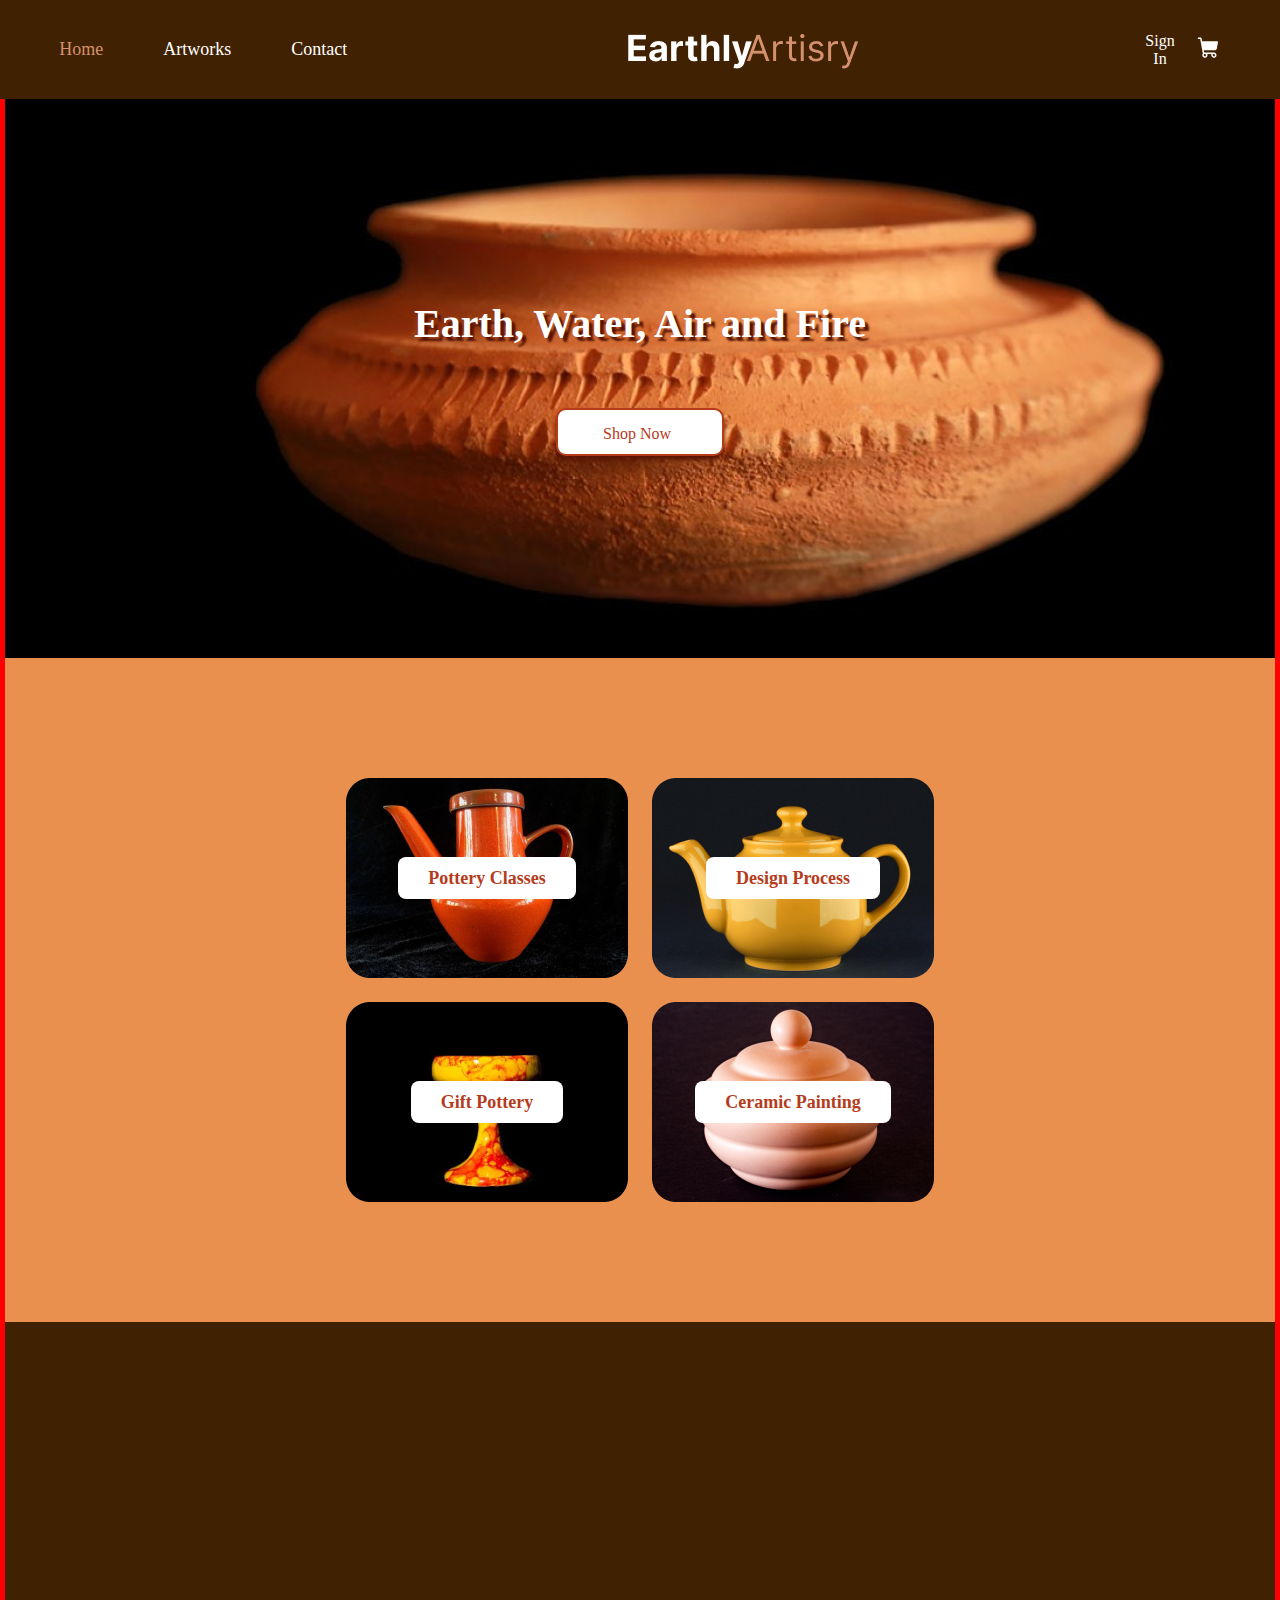
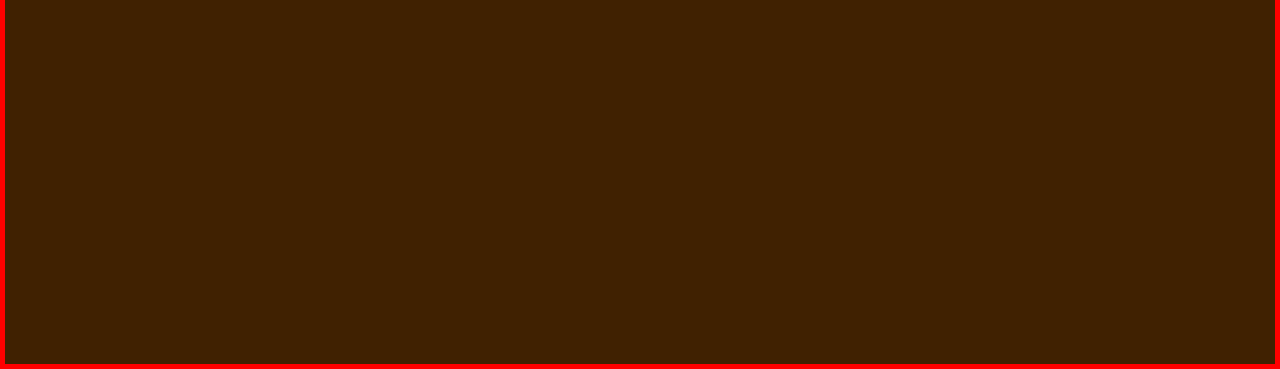
==== html/index.html @ 4768ae88 "later" ====
<!DOCTYPE html>
<html lang="en">
<head>
    <meta charset="UTF-8">
    <meta name="viewport" content="width=device-width, initial-scale=1.0">
    <title>Final assignment</title>
    <link rel="stylesheet" href="contact.html">
    <link rel="stylesheet" href="about.html">
    <link rel="stylesheet" href="../css/reset.css">
    <link rel="stylesheet" href="../css/style.css">
</head>
<body>
    <div class="container">
        <!-- header  -->
    <header>
        <nav class="header_nav">
            <ul>
                <li><a class="acteve" href="index.html">Home</a></li>
                <li><a class="no_acteve"  href="about.html">Artworks</a></li>
                <li><a class="no_acteve" href="contact.html">Contact</a></li>
            </ul>
        </nav>
            <a href="index.html">
                <img src="../image/logo.png" alt="">
            </a>
            <div class="header_div">
            <button class="header_button"> <a class="button_a" href="">Sign In</a></button>
            <a href="">
                <img  src="../image/ph_shopping-cart-fill.svg" alt="">
            </a>
        </div>
        

    </header>
    <!-- section 1 -->
    <section class="section1">
        <h3 class="section_h">Earth, Water, Air and Fire</h3>
        <a href="">
         <button class="section_button">Shop Now</button>
        </a>

    </section>
    <!-- section 2 -->
    <section class="section2">
        <div class="section2_main_div">
            <div class="section2_div">
            <img class="hover_img" src="../image/Rectangle 104.png" alt="">
            <button class="section2_button">Pottery Classes</button>
            </div>
            <div class="section2_div">
            <img class="hover_img" src="../image/Rectangle 105.png" alt="">
            <button class="section2_button">Design Process</button>
            </div>
        </div>
        <div class="section_div1">
            <div class="section2_div">
                <img class="hover_img" src="../image/Rectangle 105 (1).png" alt="">
                <button class="section2_button">Gift Pottery</button>
                </div>
                <div class="section2_div">
                    <img class="hover_img" src="../image/Rectangle 104 (1).png" alt="">
                    <button class="section2_button">Ceramic Painting</button>
                    </div>
        </div>
    </section>
    <!-- section 3 -->
    <section class="section3">

    </section>
</div>
</body>
</html>
---- css/style.css ----
.container{
    max-width: 1440px;
    width: 100%;
    margin: auto;
    border: 5px solid red;
}
/* header  */
header{
    display: flex;
width: 100%;
background: #402101;
backdrop-filter: blur(4px);
justify-content: center;
align-items: center;
padding: 26px 120px;
gap: 279px;
position: fixed;
left: 50%;
transform: translateX(-50%);
top: 0;
max-width: inherit;
width: inherit;
z-index: 5;
}

.header_nav{
    display: flex;
}
ul{
    display: flex;
    column-gap: 60px;
}
.acteve{
    color: #D5906E;
font-family: Inter;
font-size: 18px;
font-style: normal;
font-weight: 400;
line-height: normal;
}
.no_acteve{
    color: #FFF;
font-family: Inter;
font-size: 18px;
font-style: normal;
font-weight: 400;
line-height: normal;
}
.header_div{
    display: flex;
    align-items: center;
    column-gap: 16px;
}
.header_button{
    border: none;
    background: #402101;
backdrop-filter: blur(4px);
}
.button_a{
    color: #FFF;
font-family: Inter;
font-size: 16px;
font-style: normal;
font-weight: 400;
line-height: normal;
}
/* section 1 */
.section1{
    margin-top: 93px;
    background-image: url(../image/cover1.png);
    width: 100%;
    height: 560px;
    display: flex;
    align-items: center;
    justify-content: center;
    flex-direction: column;
    row-gap: 60px;
}
.section_h{
    color: #FFF;
text-shadow: 4px 4px 2px #581504;
font-family: Inter;
font-size: 40px;
font-style: normal;
font-weight: 700;
line-height: 48px; /* 120% */
}
.section_button{
    display: flex;
width: 168px;
height: 48px;
padding: 12px 45px;
border-radius: 10px;
border: 2px solid #B53B1B;
background: #FFF;
box-shadow: 0px 4px 4px 0px #581504;
color: #B53B1B;
font-family: Inter;
font-size: 16px;
font-style: normal;
font-weight: 400;
line-height: 24px; /* 150% */
}
/* section 2 */
.section2{
    display: flex;
width: 100%;
height: 664px;
padding: 120px 426px;
justify-content: center;
align-items: center;
flex-shrink: 0;
background: #EA904F;
flex-direction: column;
gap: 24px;
}
.section2_main_div{
    display: flex;
    gap: 24px;
}
.section2_div{
    display: flex;
    position: relative;
    justify-content: center;
    align-items: center;
    column-gap: 24px;
}
.section2_button{
    position: absolute;
    display: inline-flex;
    padding: 8px 30px;
    justify-content: center;
    /* align-items: center; */
    border: none;
    border-radius: 8px;
    background: #FFF;
    color: #B53B1B;
    font-family: Inter;
    font-size: 18px;
    font-style: normal;
    font-weight: 700;
    line-height: 26px; 
}
.section_div1{
    display: flex;
    gap: 24px;
}
/* section 3 */
.section3{
    width: 100%;
    height: 642px;
    flex-shrink: 0;
    background: #402101;
}
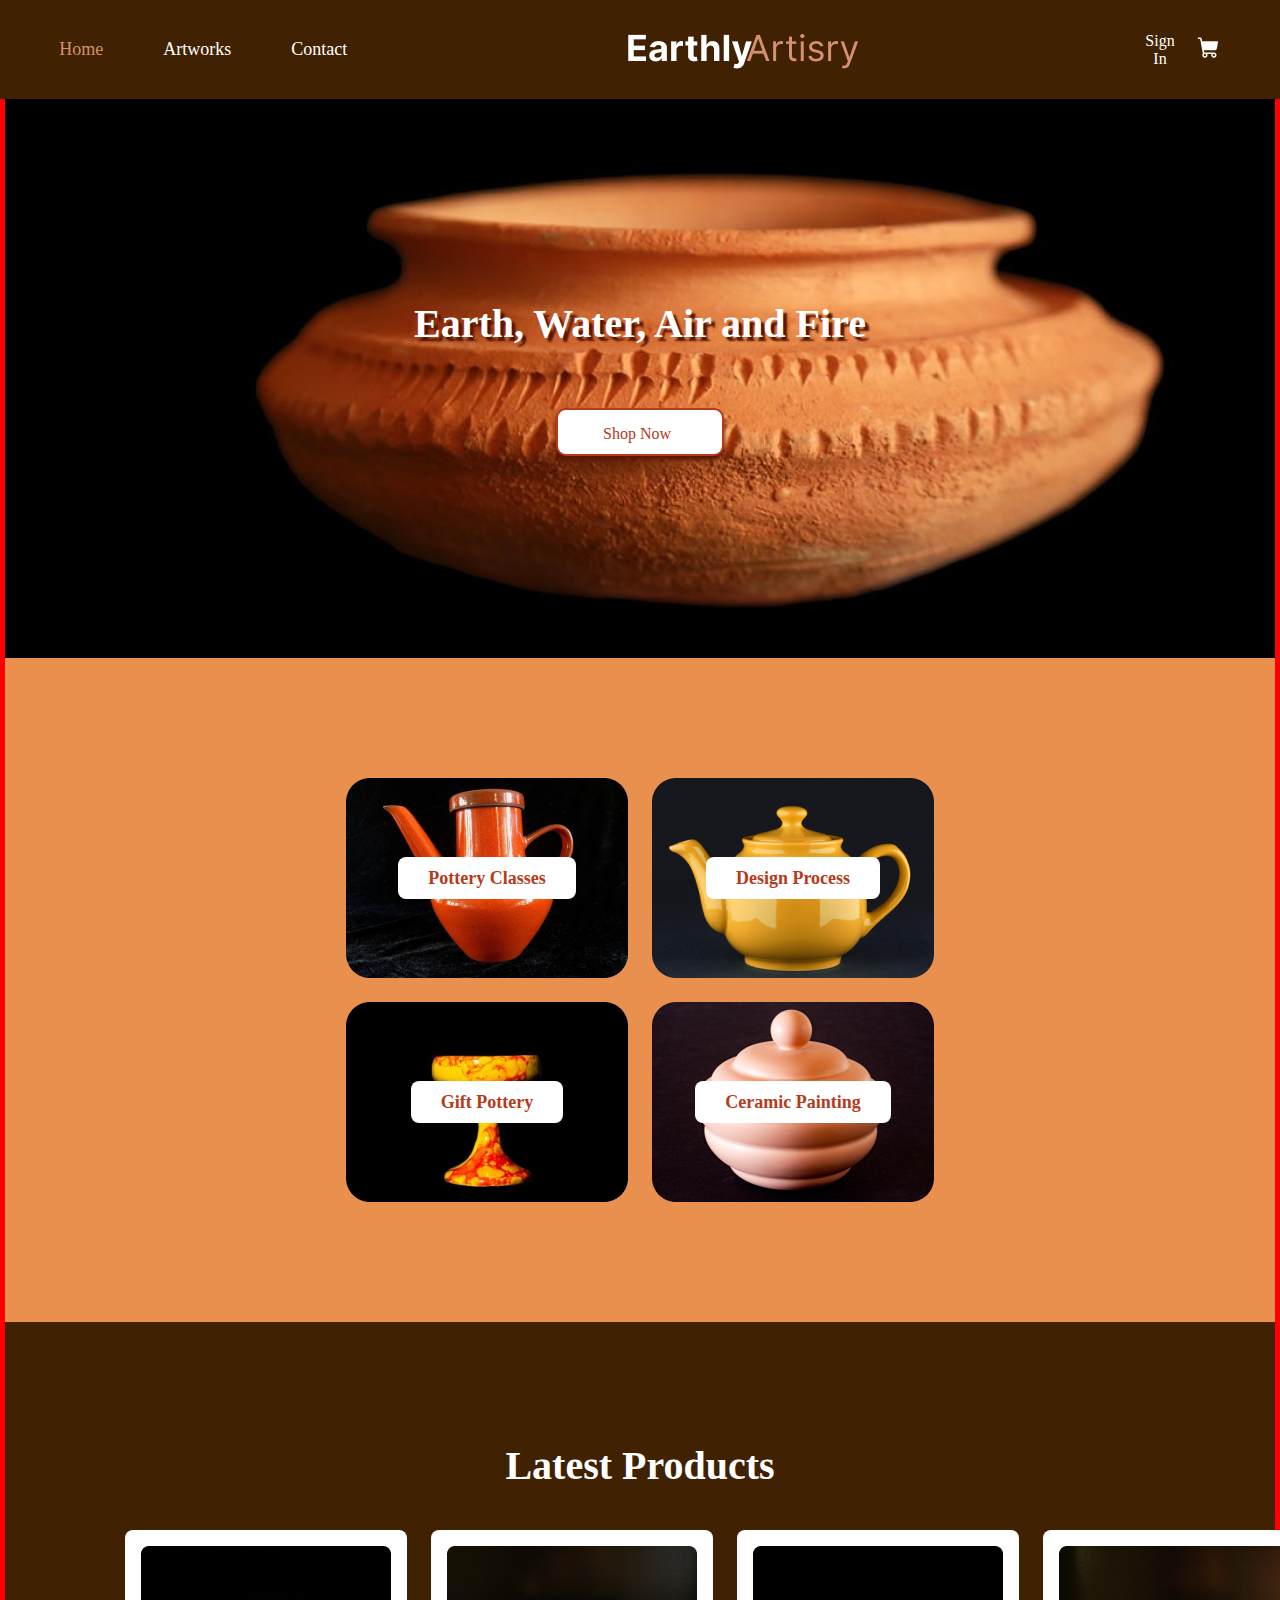
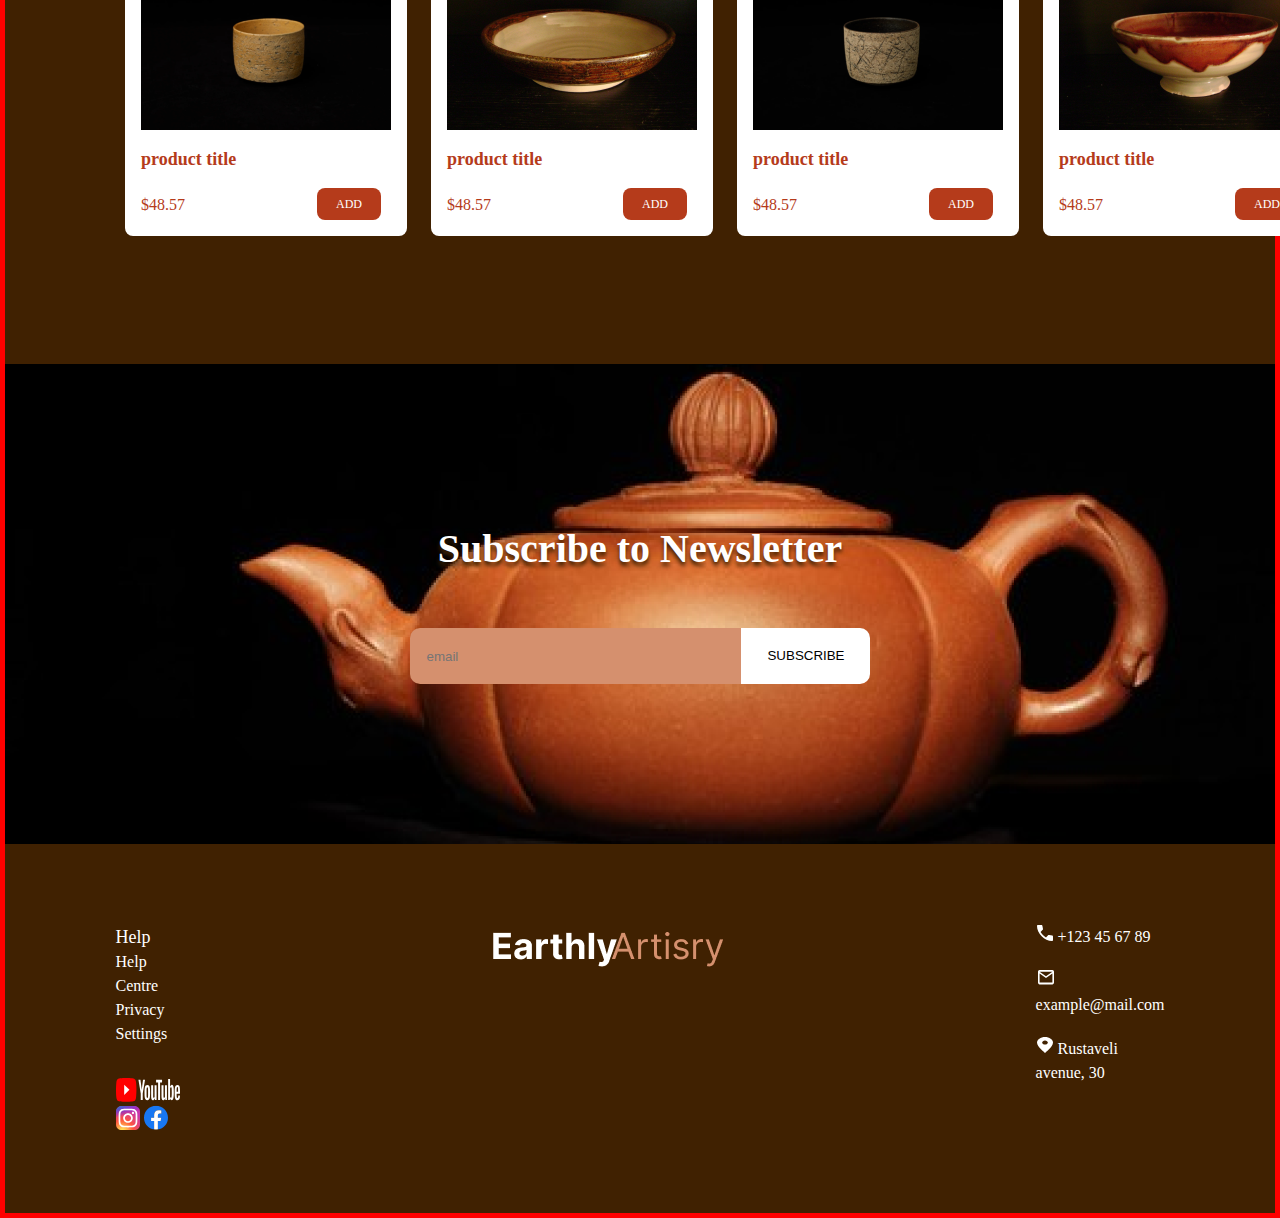
==== commit fac507fa: "later" ====
--- a/html/index.html
+++ b/html/index.html
@@ -14,7 +14,7 @@
         <!-- header  -->
     <header>
         <nav class="header_nav">
-            <ul>
+            <ul class="header_ul">
                 <li><a class="acteve" href="index.html">Home</a></li>
                 <li><a class="no_acteve"  href="about.html">Artworks</a></li>
                 <li><a class="no_acteve" href="contact.html">Contact</a></li>
@@ -65,8 +65,75 @@
     </section>
     <!-- section 3 -->
     <section class="section3">
+        <h2 class="section3_main_h">Latest Products</h2>
+        <div class="section3_main_div">
+        <div class="section3_div">
+            <img src="../image/Rectangle 94.png" alt="">
+            <h5 class="section3_h">product title</h5>
+            <figure class="section3_figure">
+            <p class="section3_p">$48.57</p>
+            <button class="section3_button">ADD</button>
+        </figure>
+        </div>
+        <div class="section3_div">
+            <img src="../image/Rectangle 95.png" alt="">
+            <h5 class="section3_h">product title</h5>
+            <figure class="section3_figure">
+            <p class="section3_p">$48.57</p>
+            <button class="section3_button">ADD</button>
+        </figure>
+        </div>
+        <div class="section3_div">
+            <img src="../image/Rectangle 96.png" alt="">
+            <h5 class="section3_h">product title</h5>
+            <figure class="section3_figure">
+            <p class="section3_p">$48.57</p>
+            <button class="section3_button">ADD</button>
+        </figure>
+        </div>
+        <div class="section3_div">
+            <img src="../image/Rectangle 96 (1).png" alt="">
+            <h5 class="section3_h">product title</h5>
+            <figure class="section3_figure">
+            <p class="section3_p">$48.57</p>
+            <button class="section3_button">ADD</button>
+        </figure>
+        </div>
+    </div>
+    </section>
+    <!-- section 4 -->
+    <section class="section4">
+        <h4 class="section4_h">Subscribe to Newsletter</h4>
+        <form action="" class="section4_form">
+            <input class="section4_input" type="email" id="EMAIL" name="EMAILADRES" placeholder="email">
+            <button class="section4_button">SUBSCRIBE</button>
+
+        </form>
 
     </section>
+    <!-- footer  -->
+    <footer>
+        <div>
+        <h3 class="footer_h">Help</h3>
+        <ul >
+            <li><a href="" class="footer_li_a">Help Centre</a></li>
+            <li><a href="" class="footer_li_a">Privacy Settings</a></li>
+        </ul>
+        <div class="logo_div">
+        <a href="https://www.youtube.com/" target="_blank"><img src="../image/logos_youtube.svg" alt=""></a>
+        <a href="https://www.instagram.com/" target="_blank"><img src="../image/skill-icons_instagram.svg" alt=""></a>
+       <a href="https://www.facebook.com/" target="_blank"> <img src="../image/logos_facebook.svg" alt=""></a>
+    </div>
+</div>
+    <img src="../image/logo.png" alt="">
+    <div class="footer_button_div">
+        <ul class="location_ul">
+            <li class="footer_ul_li"><a href=""><img src="../image/Frame 130.svg" alt=""></a>   +123 45 67  89</li>
+            <li class="footer_ul_li "><a href=""><img src="../image/Frame 129.svg" alt=""></a>    example@mail.com</li>
+            <li class="footer_ul_li"><a href=""><img src="../image/Frame 128.svg" alt=""></a>    Rustaveli avenue, 30</li>
+        </ul>
+    </div>
+    </footer>
 </div>
 </body>
 </html>--- a/css/style.css
+++ b/css/style.css
@@ -26,7 +26,7 @@
 .header_nav{
     display: flex;
 }
-ul{
+.header_ul{
     display: flex;
     column-gap: 60px;
 }
@@ -151,4 +151,159 @@
     height: 642px;
     flex-shrink: 0;
     background: #402101;
-}
+    padding: 120px;
+    
+}
+.section3_main_div{
+    display: flex;
+    column-gap: 24px;
+    margin-top: 40px;
+}
+.section3_main_h{
+    color: #FFF;
+font-family: Inter;
+font-size: 40px;
+font-style: normal;
+font-weight: 700;
+line-height: 48px;
+display: flex; 
+justify-content: center;
+}
+.section3_div{
+    display: flex;
+width: 282px;
+padding: 16px;
+flex-direction: column;
+justify-content: center;
+align-items: flex-start;
+gap: 16px;
+border-radius: 8px;
+background: #FFF;
+}
+.section3_h{
+    color: #B53B1B;
+font-family: Inter;
+font-size: 18px;
+font-style: normal;
+font-weight: 700;
+line-height: 26px;
+}
+.section3_figure{
+    display: flex;
+    justify-content: center;
+    align-items: center;
+    column-gap: 132px;
+}
+.section3_p{
+    color: #B53B1B;
+font-family: Inter;
+font-size: 16px;
+font-style: normal;
+font-weight: 400;
+line-height: 19px;
+display: inline-flex; 
+}
+.section3_button{
+    display: inline-flex;
+padding: 6px 19px;
+border-radius: 8px;
+background: #B53B1B;
+border: none;
+color: #FFF;
+font-family: Inter;
+font-size: 12px;
+font-style: normal;
+font-weight: 400;
+line-height: 20px; 
+}
+/* section 4 */
+.section4{
+    background-image:url(../image/Rectangle\ 98.png) ;
+    width: 100%;
+    height: 480px;display: flex;
+    align-items: center;
+    justify-content: center;
+    flex-direction: column;
+    row-gap: 56px;
+}
+.section4_h{
+    color: #FFF;
+text-shadow: 0px 4px 4px #402101;
+font-family: Inter;
+font-size: 40px;
+font-style: normal;
+font-weight: 700;
+line-height: normal;
+}
+.section4_form{
+    display: flex;
+    align-items: center;
+}
+.section4_input{
+    display: flex;
+width: 331px;
+height: 56px;
+padding: 19px 208px 18px 16px;
+align-items: center;
+    border-radius: 10px 0px 0px 10px;
+    background: #D5906E;
+    border: none;
+}
+.section4_button{
+    display: flex;
+    height: 56px;
+    padding: 17px 25px 17px 26px;
+    justify-content: center;
+    align-items: center;
+    border-radius: 0px 10px 10px 0px;
+    background: #FFF;
+    border: none;
+}
+/* footer  */
+footer{
+    display: inline-flex;
+    width: 100%;
+padding: 80px 120px;
+justify-content: center;
+align-items: flex-start;
+gap: 311px;
+background: #402101;
+}
+.footer_h{
+    color: #FFF;
+font-family: Inter;
+font-size: 18px;
+font-style: normal;
+font-weight: 400;
+line-height: 26px;
+}
+.footer_li_a{
+    color: #FFF;
+font-family: Rubik;
+font-size: 16px;
+font-style: normal;
+font-weight: 300;
+line-height: 24px; 
+column-gap: 16px;
+}
+.logo_div{
+    margin-top: 32px;
+    gap: 24px;
+}
+.location_ul{
+    display: flex;
+    flex-direction: column;
+    justify-content: center;
+    gap: 19px;
+}
+.footer_ul_li{
+    color: #FFF;
+    font-family: Rubik;
+    font-size: 16px;
+    font-style: normal;
+    font-weight: 300;
+    line-height: 24px;  
+}
+
+
+
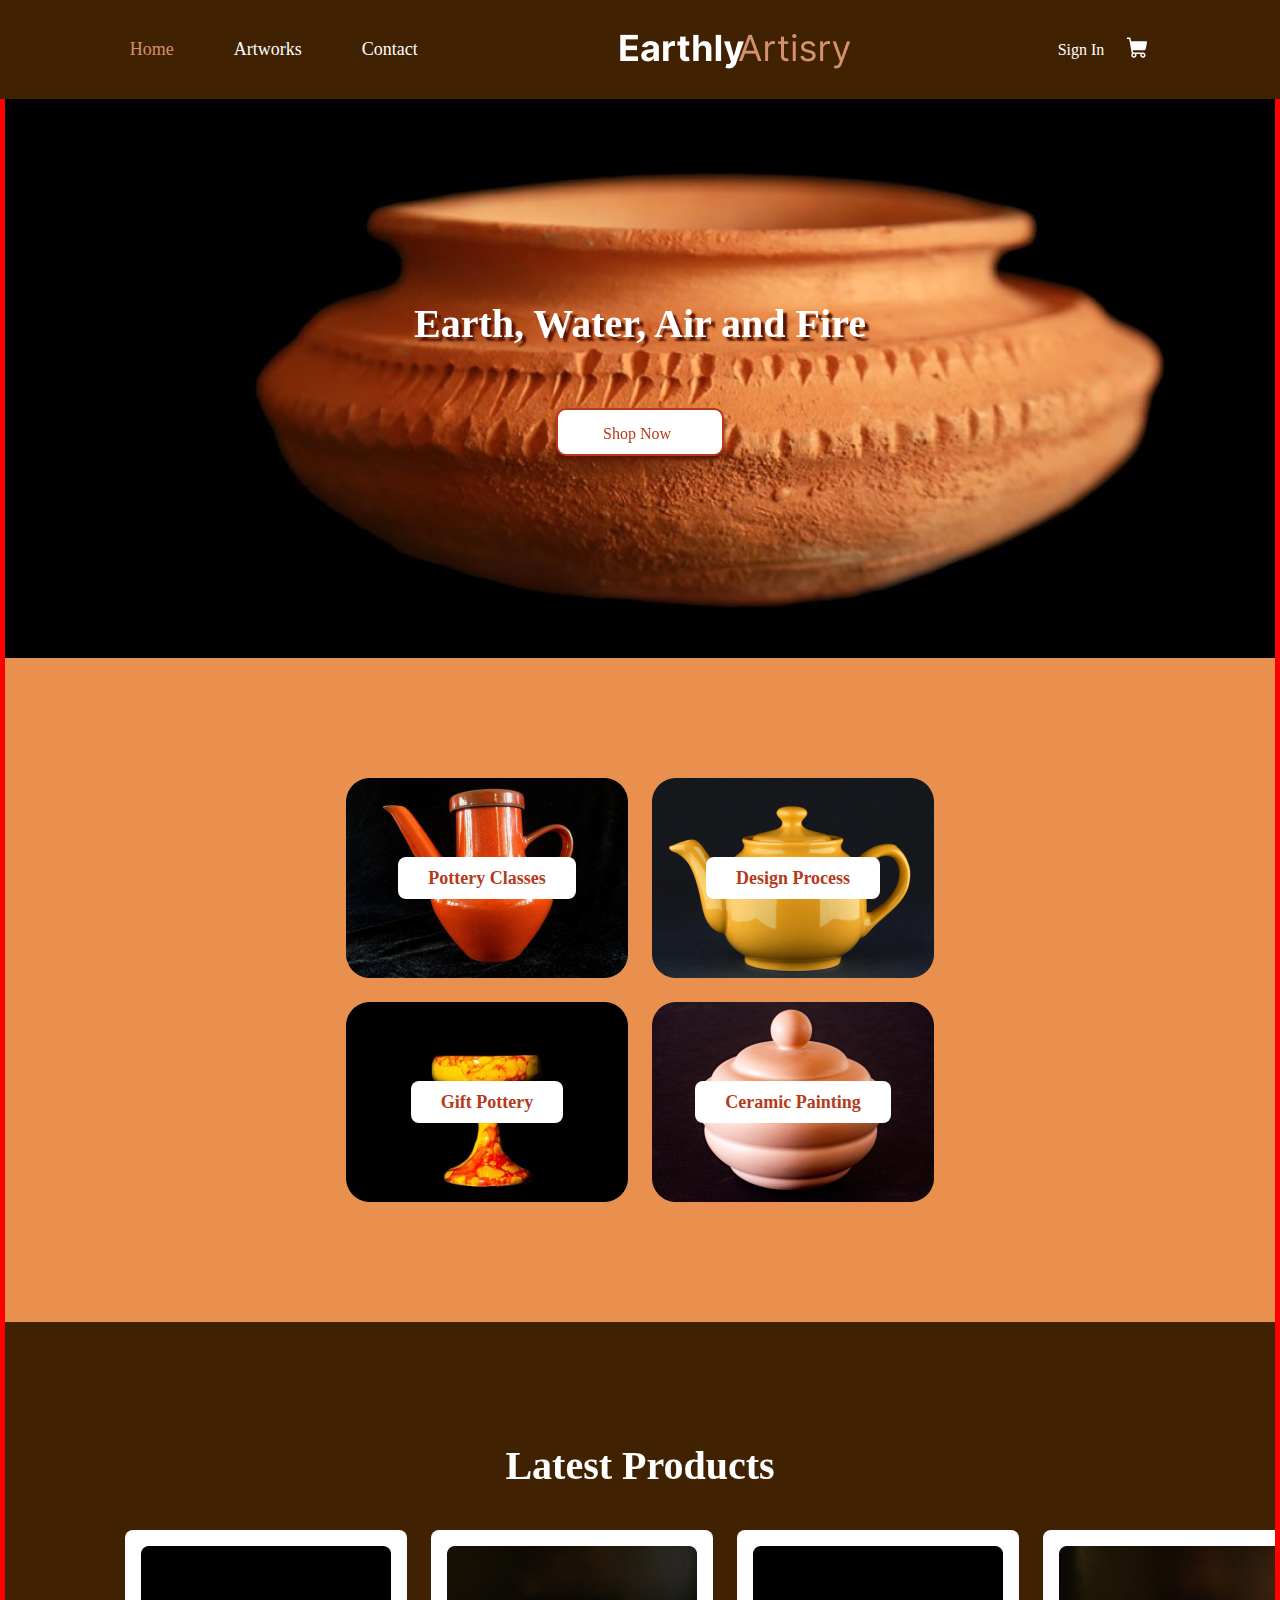
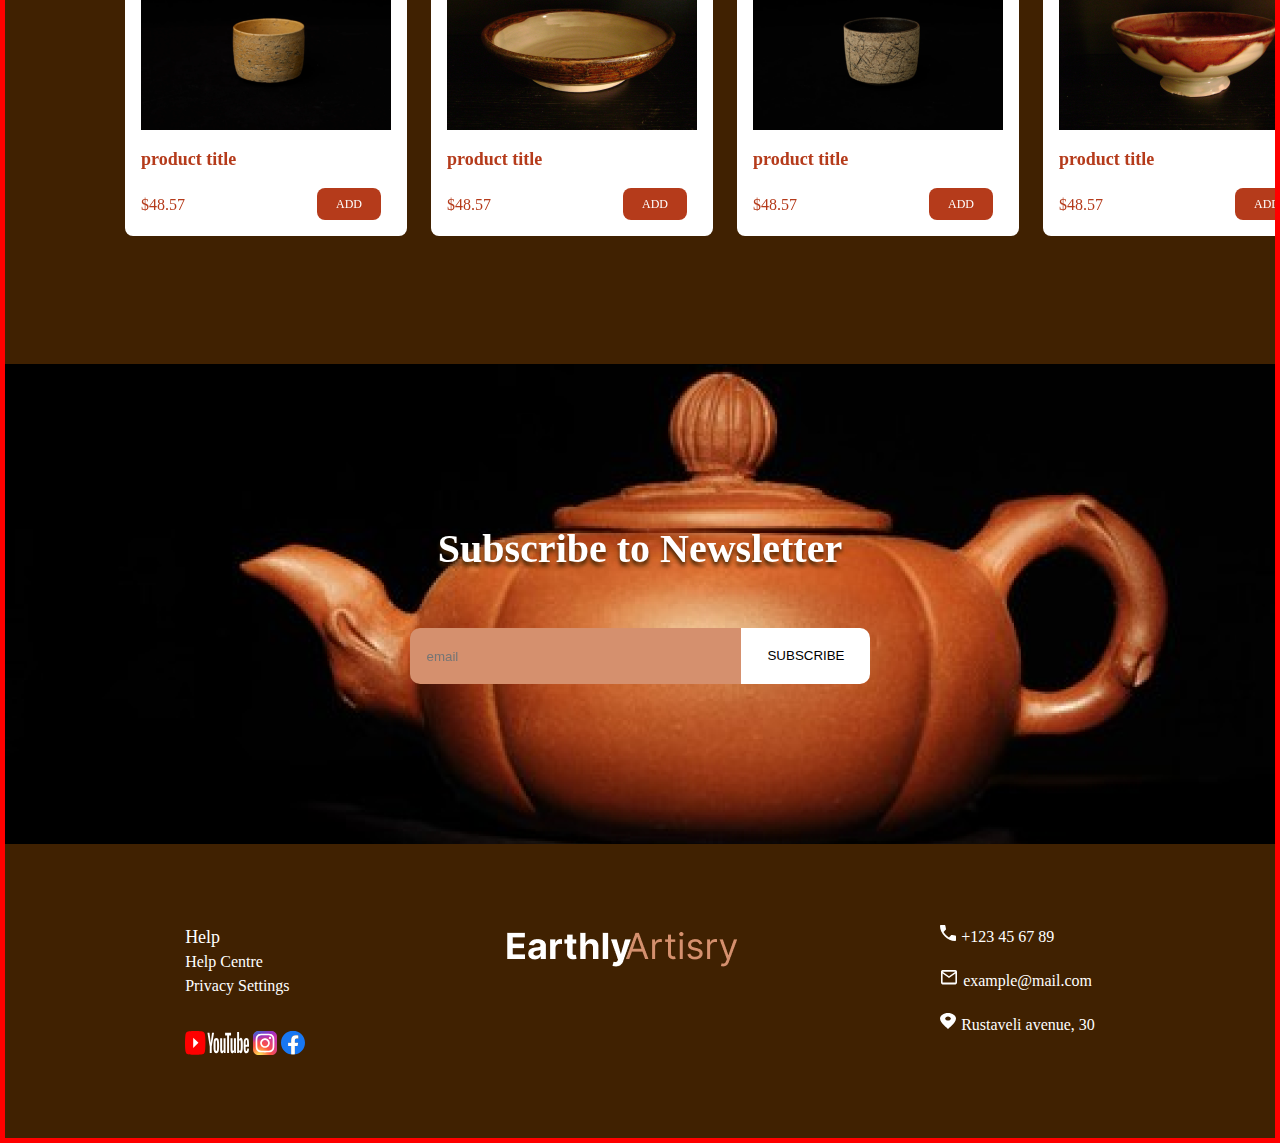
==== commit 09fe230d: "later" ====
--- a/html/index.html
+++ b/html/index.html
@@ -7,12 +7,18 @@
     <link rel="stylesheet" href="contact.html">
     <link rel="stylesheet" href="about.html">
     <link rel="stylesheet" href="../css/reset.css">
+    <link rel="stylesheet" href="../css/styleshit.css">
     <link rel="stylesheet" href="../css/style.css">
+    <link rel="stylesheet" href="../css/laptop.css">
+    <link rel="stylesheet" href="../css/tablet.css">
+    <link rel="stylesheet" href="../css/mobile.css">
 </head>
 <body>
     <div class="container">
         <!-- header  -->
     <header>
+        <img class="header_icon" src="../image/charm_menu-hamburger.svg" alt="">
+        <img class="header_icon1" src="../image/iconoir_xmark.svg" alt="">
         <nav class="header_nav">
             <ul class="header_ul">
                 <li><a class="acteve" href="index.html">Home</a></li>
@@ -135,5 +141,6 @@
     </div>
     </footer>
 </div>
+<script src="../javascript.js"></script>
 </body>
 </html>--- a/css/style.css
+++ b/css/style.css
@@ -22,6 +22,12 @@
 width: inherit;
 z-index: 5;
 }
+.header_icon{
+    display: none;
+}
+.header_icon1{
+    display: none;
+}
 
 .header_nav{
     display: flex;
--- a/css/laptop.css
+++ b/css/laptop.css
@@ -0,0 +1,52 @@
+@media( max-width: 1419px){
+    header{
+        gap:250px;
+        padding: 26px 90px;
+    }
+}
+@media( max-width: 1340px){
+    header{
+        gap:200px;
+        padding: 26px 32px;
+    }
+    .section3{
+        overflow-x: scroll;
+    }
+    footer{
+        gap: 200px;
+        padding: 80px 32px;
+    }
+}
+@media( max-width: 1088px){
+    header{
+        gap: 170px;
+    }
+}
+
+@media( max-width: 1025px){
+   header{
+    gap: 159px;
+    padding: 26px 32px;
+   }
+}
+@media( max-width: 1003px){
+    header{
+        gap: 80px;
+    }
+    footer{
+        gap: 80px;
+      
+    }
+}
+@media( max-width: 864px){
+    .header_nav{
+        display: none;
+        
+    }
+    .header_icon{
+        display: flex;
+    }
+.section2{
+    padding: 120px 280px;
+}
+}
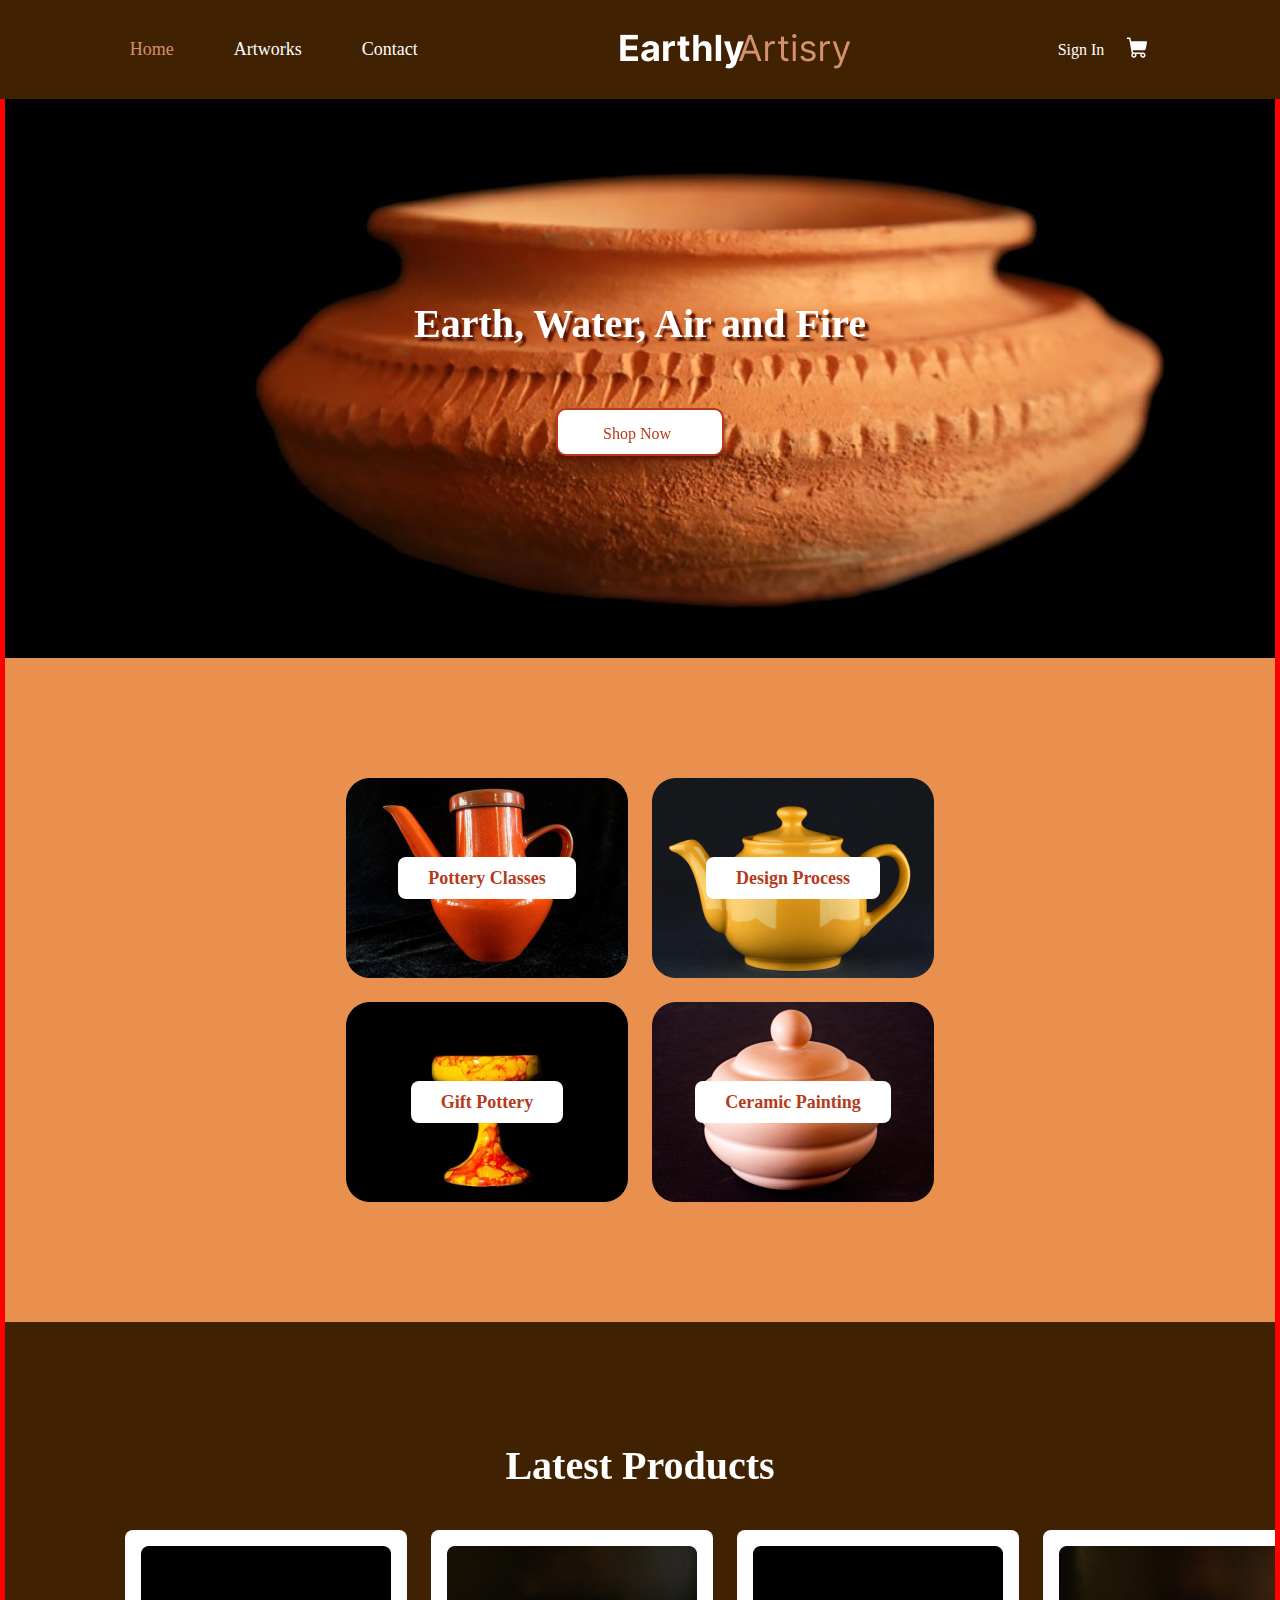
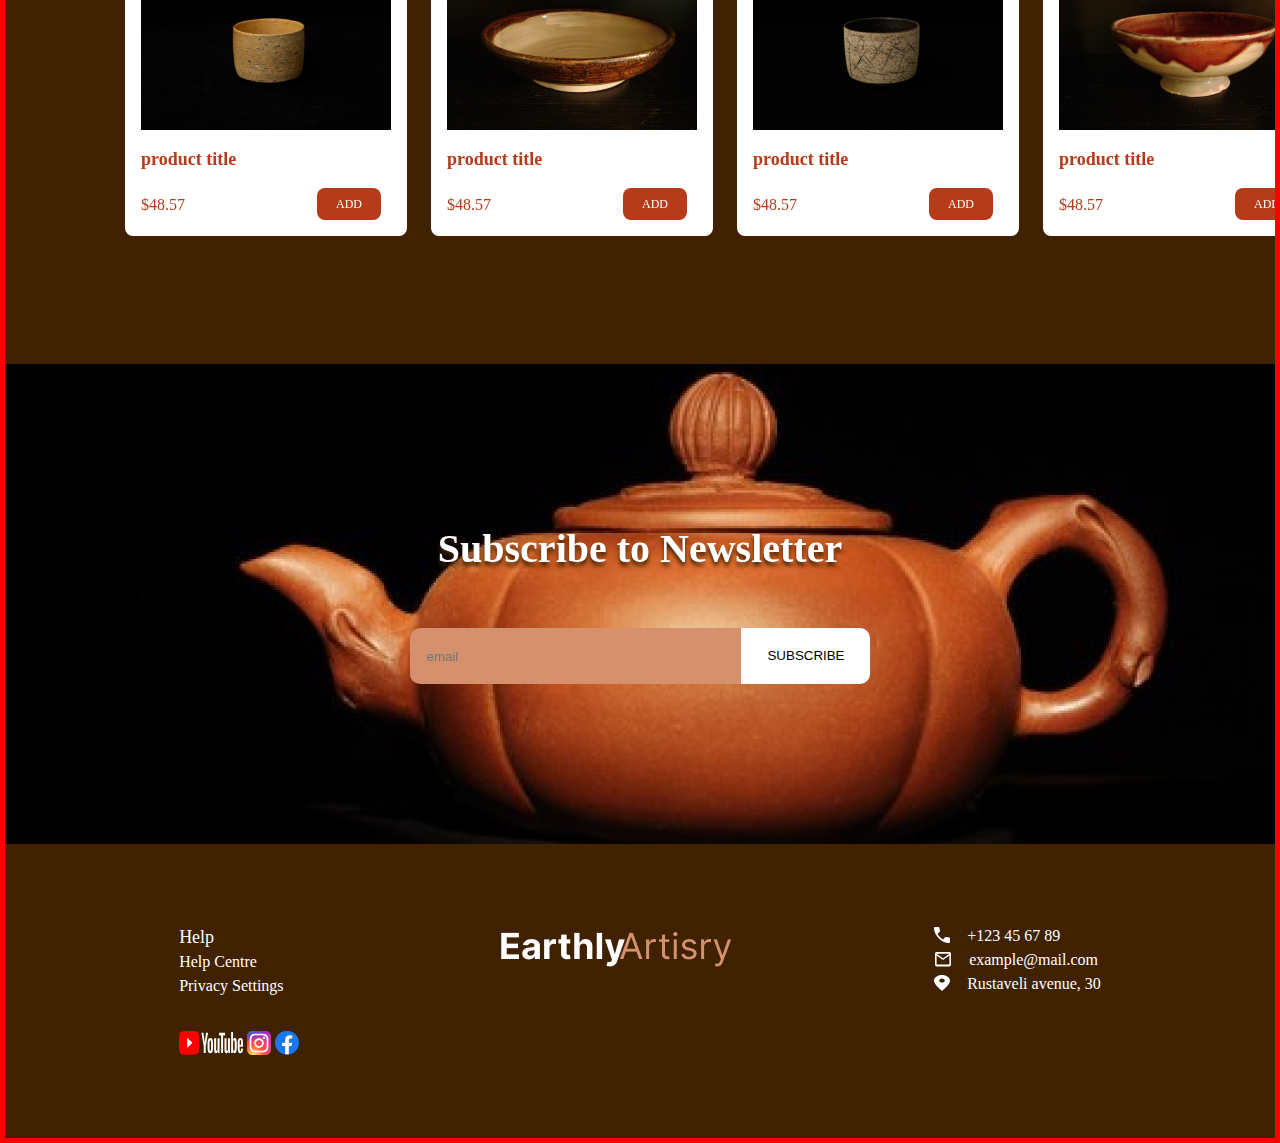
==== commit b5304739: "later" ====
--- a/html/index.html
+++ b/html/index.html
@@ -4,6 +4,7 @@
     <meta charset="UTF-8">
     <meta name="viewport" content="width=device-width, initial-scale=1.0">
     <title>Final assignment</title>
+    <link rel="icon" href="../image/Rectangle 108.png">
     <link rel="stylesheet" href="contact.html">
     <link rel="stylesheet" href="about.html">
     <link rel="stylesheet" href="../css/reset.css">
@@ -133,11 +134,19 @@
 </div>
     <img src="../image/logo.png" alt="">
     <div class="footer_button_div">
-        <ul class="location_ul">
-            <li class="footer_ul_li"><a href=""><img src="../image/Frame 130.svg" alt=""></a>   +123 45 67  89</li>
-            <li class="footer_ul_li "><a href=""><img src="../image/Frame 129.svg" alt=""></a>    example@mail.com</li>
-            <li class="footer_ul_li"><a href=""><img src="../image/Frame 128.svg" alt=""></a>    Rustaveli avenue, 30</li>
-        </ul>
+        <figure class="footer_icon_figure "> 
+            <a href=""><img src="../image/Frame 130.svg" alt=""></a>
+            <h5 class="footer_h5">+123 45 67  89</h5>
+        </figure>
+      
+      <figure class="footer_icon_figure text"> 
+        <a href=""> <img src="../image/Frame 129.svg" alt=""></a>
+        <h5 class="footer_h5">example@mail.com</h5>
+    </figure>
+       <figure class="footer_icon_figure ">
+        <a href=""><img src="../image/Frame 128.svg" alt=""></a>
+        <h5 class="footer_h5">Rustaveli avenue, 30</h5>
+    </figure>
     </div>
     </footer>
 </div>
--- a/css/style.css
+++ b/css/style.css
@@ -29,9 +29,6 @@
     display: none;
 }
 
-.header_nav{
-    display: flex;
-}
 .header_ul{
     display: flex;
     column-gap: 60px;
@@ -136,7 +133,6 @@
     display: inline-flex;
     padding: 8px 30px;
     justify-content: center;
-    /* align-items: center; */
     border: none;
     border-radius: 8px;
     background: #FFF;
@@ -226,7 +222,8 @@
 .section4{
     background-image:url(../image/Rectangle\ 98.png) ;
     width: 100%;
-    height: 480px;display: flex;
+    height: 480px;
+    display: flex;
     align-items: center;
     justify-content: center;
     flex-direction: column;
@@ -294,15 +291,20 @@
 }
 .logo_div{
     margin-top: 32px;
-    gap: 24px;
-}
-.location_ul{
-    display: flex;
-    flex-direction: column;
-    justify-content: center;
-    gap: 19px;
-}
-.footer_ul_li{
+    column-gap: 24px;
+}
+
+.footer_icon_figure{
+    display: flex;
+    align-items: center;
+    gap: 16px;
+    justify-content:stretch ;
+    font-size: ;
+}
+.footer_img:hover{
+    background-color: #EA904F;
+}
+.footer_h5{
     color: #FFF;
     font-family: Rubik;
     font-size: 16px;
@@ -312,4 +314,273 @@
 }
 
 
-
+/* about html  */
+/* section 1 */
+.about_section1{
+    background-image: url(../image/Rectangle\ 107.png);
+    width: 100%;
+    height: 560px;
+    margin-top: 93px;
+    display: flex;
+    align-items: center;
+    justify-content: center;
+    flex-direction: column;
+    row-gap: 47px;
+
+}
+.about_section1_h{
+    color: #FFF;
+text-shadow: 0px 4px 2px #000;
+font-family: Inter;
+font-size: 40px;
+font-style: normal;
+font-weight: 700;
+line-height: 48px; 
+}
+.about_section1_form{
+    display: flex;
+height: 56px;
+padding-left: 16px;
+justify-content: flex-end;
+align-items: center;
+gap: 239px;
+border-radius: 10px;
+background: #F5F5F5;
+}
+.about_section1_input{
+    border: none;
+    background: #F5F5F5;
+    color: rgba(213, 144, 110, 0.52);
+    font-family: Inter;
+    font-size: 16px;
+    font-style: normal;
+    font-weight: 400;
+    line-height: 24px; 
+}
+.about_section1_button{
+    display: flex;
+height: 56px;
+padding: 15px 53px 15px 54px;
+justify-content: center;
+align-items: center;
+border-radius: 0px 10px 10px 0px;
+background: #B53B1B;
+border: none;
+color: #FFF;
+font-family: Inter;
+font-size: 18px;
+font-style: normal;
+font-weight: 400;
+line-height: 26px;
+}
+/* section 2 */
+.about_section2{
+    width: 100%;
+    height: 1600px;
+    padding: 120px;
+    background: #EA904F;
+    gap: 24px;
+    display: flex;
+    flex-direction: column;
+    
+}
+.about_section2_main_div{
+    display: flex;
+    justify-content: center;
+    align-items: center;
+    column-gap: 631px;
+    margin-bottom: 72px;
+}
+.about_section2_divsection1{
+    display: flex;
+    column-gap: 24px;
+}
+
+
+.about_section2_h{
+    color: #FFF;
+font-family: Inter;
+font-size: 40px;
+font-style: normal;
+font-weight: 700;
+line-height: 48px; 
+}
+.about_section2_button{
+    display: flex;
+width: 160px;
+height: 45px;
+padding: 8px 21px;
+justify-content: center;
+align-items: center;
+column-gap: 24px;
+border-radius: 5px;
+border: 2px solid #B53B1B;
+background: #FFF;
+}
+.about_section2_div{
+    display: flex;
+width: 384px;
+padding: 16px;
+flex-direction: column;
+justify-content: center;
+align-items: flex-start;
+gap: 16px;
+border-radius: 8px;
+background: #FFF;
+}
+.about_section2_h4{
+    color: #B53B1B;
+font-family: Inter;
+font-size: 16px;
+font-style: normal;
+font-weight: 400;
+line-height: normal;
+margin-top: 16px;
+}
+.about_section2_figure{
+    display: flex;
+    align-items: center;
+    margin-top: 16px;
+    column-gap: 230px;
+}
+.about_section2_p{
+    color: #402101;
+    font-family: Inter;
+    font-size: 24px;
+    font-style: normal;
+    font-weight: 400;
+    line-height: 32px;
+}
+.about_section2_button1{
+    background: none;
+    border: none;
+
+}
+.number_div{
+    
+    
+ 
+
+}
+/* contact html  */
+.contact_section1{
+    background-image: url(../image/Rectangle\ 108.png);
+    width: 100%;
+    height: 720px;
+    margin-top: 93px;
+    padding: 160px 222px;
+}
+.contact_section1_div{
+   
+width: 500px;
+height: 400px;
+padding: 24px 30px;
+border-radius: 10px;
+border: 1px solid #FFF;
+background: rgba(64, 33, 1, 0.90);
+box-shadow: -1px -1px 4px 0px #FFF;
+
+}
+.contact_section1_h{
+    color: #FFF;
+font-family: Inter;
+font-size: 40px;
+font-style: normal;
+font-weight: 400;
+line-height: 48px; 
+}
+.contact_section1_form{
+    display: flex;
+    flex-direction: column;
+    gap: 32px 60px ;
+    background: none;
+}
+.contact_section1_figure{
+    display: flex;
+    column-gap: 60px;
+    
+}
+.input1{
+    display: flex;
+    width: 190px;
+    padding: 11px 116px 12px 8px;
+    align-items: center;
+    border-radius: 10px;
+    border: 2px solid #FFF;
+    margin-top: 40px;
+    background: rgba(64, 33, 1, 0.90);
+    backdrop-filter: blur(100%);
+}
+.input3{
+    display: block;
+    width: 440px;
+    height: 96px;
+    padding: 8px 372px 71px 8px;
+    align-items: center;
+    border-radius: 10px;
+    border: 2px solid #FFF;
+    background: rgba(64, 33, 1, 0.90);
+    backdrop-filter: blur(100%);
+}
+.contact_section1_button{
+    height: 56px;
+    padding: 19px 42px 18px 43px;
+    border-radius: 10px;
+    background: #FF543E;
+    border: none;
+    color: #FFF;
+    font-family: Inter;
+    font-size: 16px;
+    font-style: normal;
+    font-weight: 400;
+    line-height: 19px; 
+    margin-right: 293px;
+}
+/* section 2 */
+.contact_section2{
+width: 100%;
+height: 648px;
+padding: 120px 324px;
+background: #EA904F;
+display: flex;
+flex-direction: column;
+}
+.contact_section2_h{
+    color: #FFF;
+text-shadow: 0px 4px 4px #000;
+font-family: Inter;
+font-size: 40px;
+font-style: normal;
+font-weight: 700;
+line-height: 48px;
+display: flex;
+justify-content: center;
+}
+.main_contact_section2_div{
+    display: flex;
+    column-gap: 94px;
+}
+.contact_section2_icon_div{
+display: flex;
+flex-direction: column;
+gap: 72px ;
+
+}
+.contact_section2_icon_figure{
+    display: flex;
+    align-items: center;
+    column-gap: 14px;
+    
+}
+h6{
+    color: #FFF;
+font-family: Inter;
+font-size: 16px;
+font-style: normal;
+font-weight: 700;
+line-height: normal;
+}
+.map{
+    width: 560px;
+height: 320px;
+} 
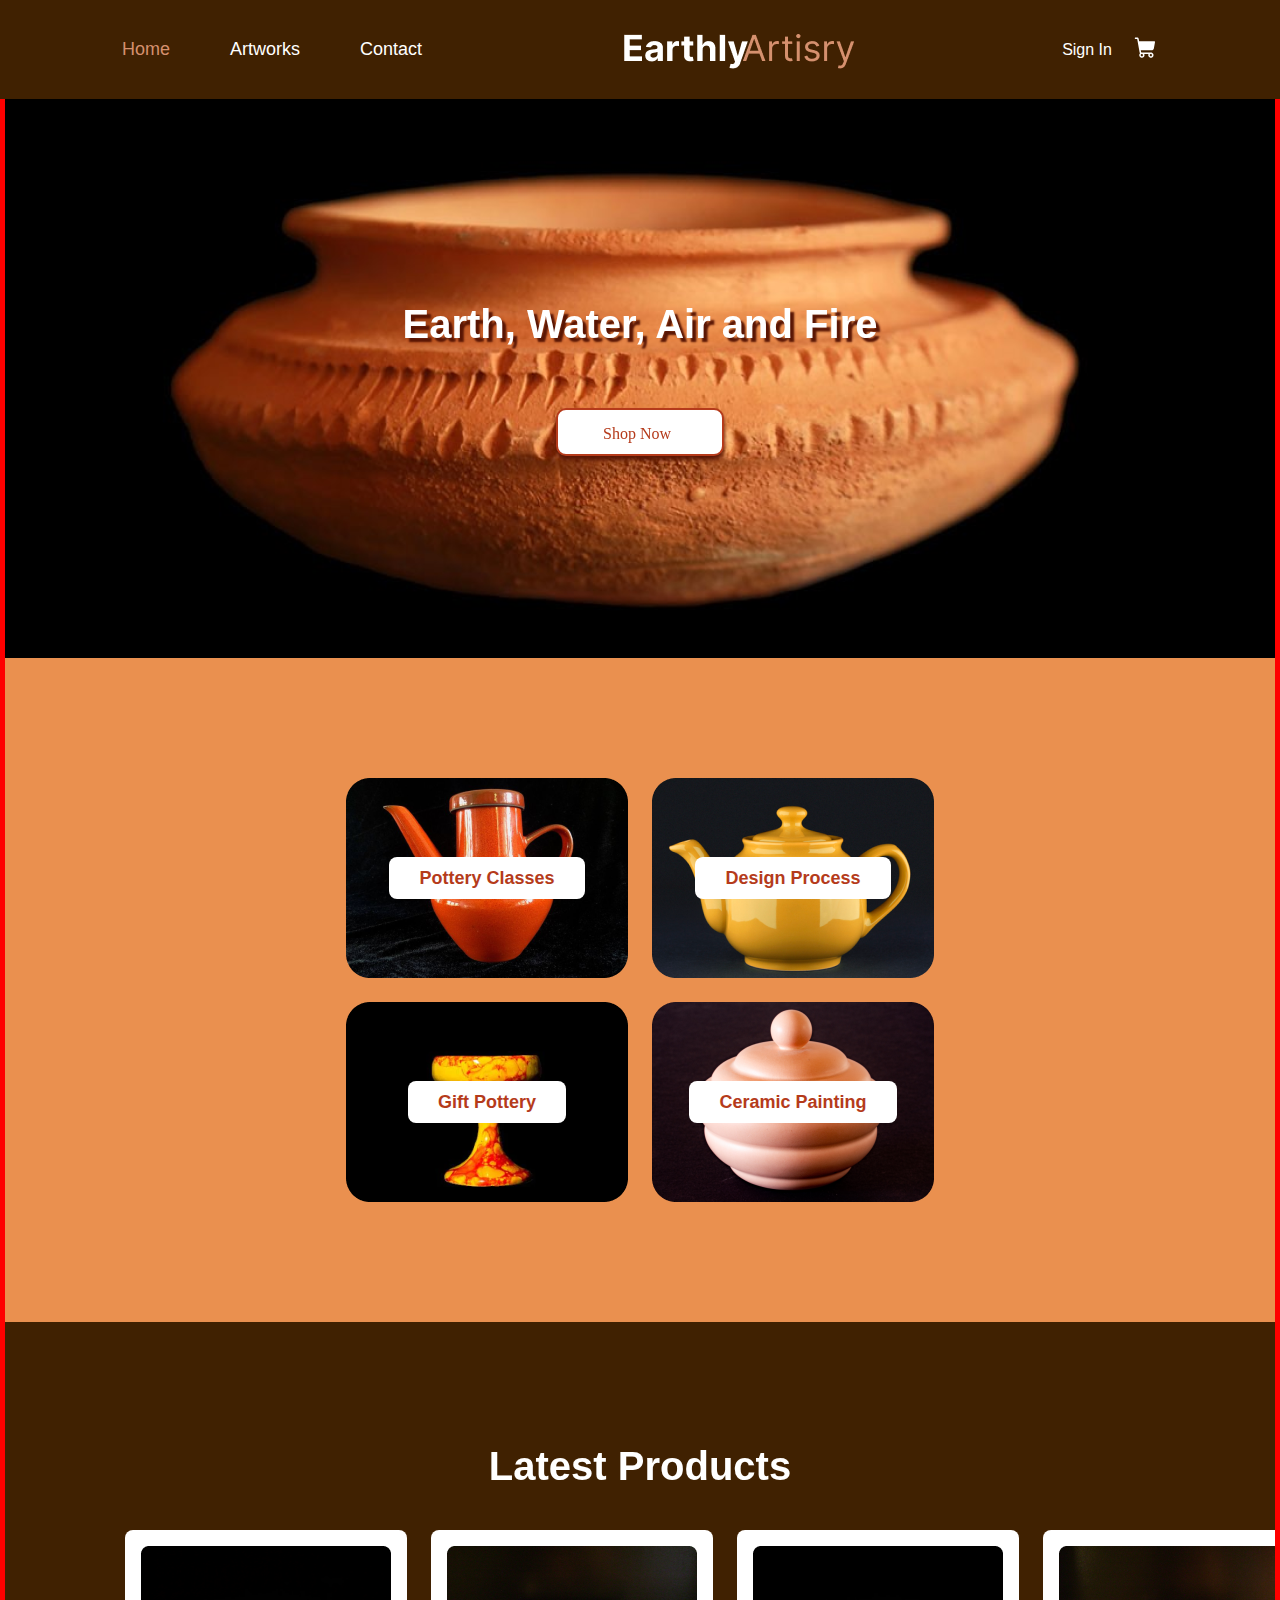
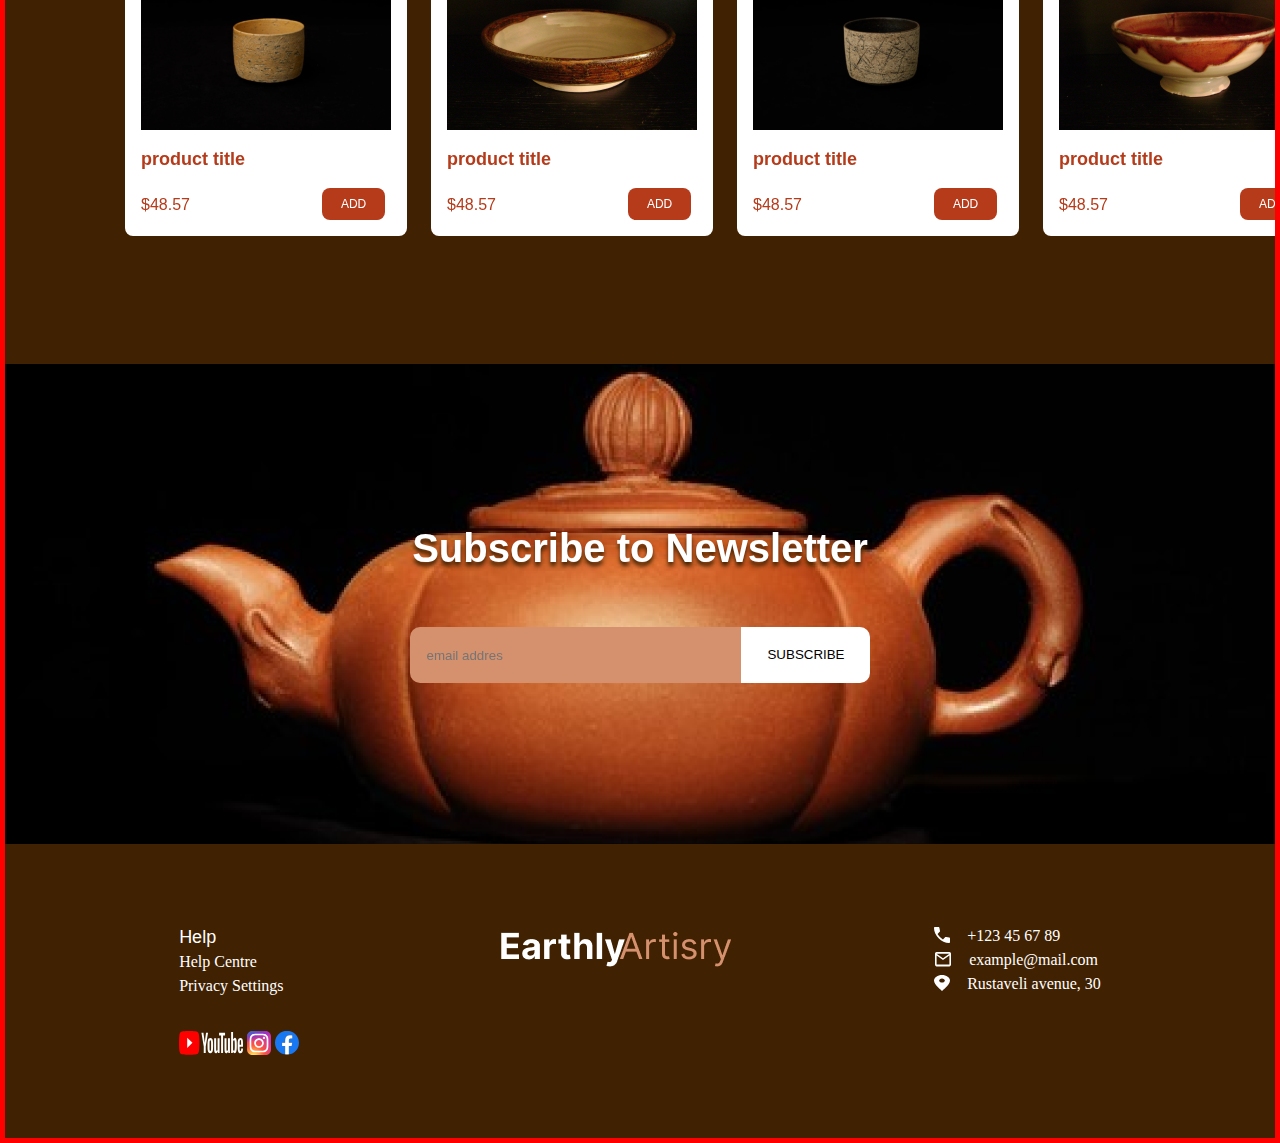
==== commit 64ba8ea1: "later" ====
--- a/html/index.html
+++ b/html/index.html
@@ -28,12 +28,13 @@
             </ul>
         </nav>
             <a href="index.html">
-                <img src="../image/logo.png" alt="">
+                <img class="header_main_logo" src="../image/logo.png" alt="">
+                <img class="header_main_logo1" src="../image/logo (1).png" alt="">
             </a>
             <div class="header_div">
             <button class="header_button"> <a class="button_a" href="">Sign In</a></button>
             <a href="">
-                <img  src="../image/ph_shopping-cart-fill.svg" alt="">
+                <img class="header_img"  src="../image/ph_shopping-cart-fill.svg" alt="">
             </a>
         </div>
         
@@ -41,9 +42,9 @@
     </header>
     <!-- section 1 -->
     <section class="section1">
-        <h3 class="section_h">Earth, Water, Air and Fire</h3>
+        <h3 class="section1_h">Earth, Water, Air and Fire</h3>
         <a href="">
-         <button class="section_button">Shop Now</button>
+         <button class="section1_button">Shop Now</button>
         </a>
 
     </section>
@@ -112,7 +113,7 @@
     <section class="section4">
         <h4 class="section4_h">Subscribe to Newsletter</h4>
         <form action="" class="section4_form">
-            <input class="section4_input" type="email" id="EMAIL" name="EMAILADRES" placeholder="email">
+            <input class="section4_input" type="email" id="EMAIL" name="EMAILADRES" placeholder="email addres">
             <button class="section4_button">SUBSCRIBE</button>
 
         </form>
@@ -135,16 +136,16 @@
     <img src="../image/logo.png" alt="">
     <div class="footer_button_div">
         <figure class="footer_icon_figure "> 
-            <a href=""><img src="../image/Frame 130.svg" alt=""></a>
+            <a href=""><img class="footer_img" src="../image/Frame 130.svg" alt=""></a>
             <h5 class="footer_h5">+123 45 67  89</h5>
         </figure>
       
       <figure class="footer_icon_figure text"> 
-        <a href=""> <img src="../image/Frame 129.svg" alt=""></a>
+        <a href=""> <img class="footer_img" src="../image/Frame 129.svg" alt=""></a>
         <h5 class="footer_h5">example@mail.com</h5>
     </figure>
        <figure class="footer_icon_figure ">
-        <a href=""><img src="../image/Frame 128.svg" alt=""></a>
+        <a href=""><img class="footer_img" src="../image/Frame 128.svg" alt=""></a>
         <h5 class="footer_h5">Rustaveli avenue, 30</h5>
     </figure>
     </div>
--- a/css/style.css
+++ b/css/style.css
@@ -28,6 +28,9 @@
 .header_icon1{
     display: none;
 }
+.header_main_logo1{
+    display: none;
+}
 
 .header_ul{
     display: flex;
@@ -35,19 +38,27 @@
 }
 .acteve{
     color: #D5906E;
-font-family: Inter;
+    font-family: 'Inter', sans-serif;
 font-size: 18px;
 font-style: normal;
 font-weight: 400;
 line-height: normal;
 }
+.acteve:hover{
+    color: chartreuse;
+    text-shadow: 1px 1px 1px red;
+}
 .no_acteve{
     color: #FFF;
-font-family: Inter;
+    font-family: 'Inter', sans-serif;
 font-size: 18px;
 font-style: normal;
 font-weight: 400;
 line-height: normal;
+}
+.no_acteve:hover{
+    color: chartreuse;
+    text-shadow: 1px 1px 1px red;
 }
 .header_div{
     display: flex;
@@ -61,11 +72,19 @@
 }
 .button_a{
     color: #FFF;
-font-family: Inter;
+    font-family: 'Inter', sans-serif;
 font-size: 16px;
 font-style: normal;
 font-weight: 400;
 line-height: normal;
+}
+.button_a:hover{
+     color: chartreuse;
+    text-shadow: 1px 1px 1px red;
+}
+.header_img:hover{
+   box-shadow: 5px 5px 5px 3px blue;
+
 }
 /* section 1 */
 .section1{
@@ -78,17 +97,18 @@
     justify-content: center;
     flex-direction: column;
     row-gap: 60px;
-}
-.section_h{
+    background-position: center;
+}
+.section1_h{
     color: #FFF;
 text-shadow: 4px 4px 2px #581504;
-font-family: Inter;
+font-family: 'Inter', sans-serif;
 font-size: 40px;
 font-style: normal;
 font-weight: 700;
-line-height: 48px; /* 120% */
-}
-.section_button{
+line-height: 48px; 
+}
+.section1_button{
     display: flex;
 width: 168px;
 height: 48px;
@@ -102,7 +122,12 @@
 font-size: 16px;
 font-style: normal;
 font-weight: 400;
-line-height: 24px; /* 150% */
+line-height: 24px;
+}
+.section1_button:hover{
+    animation-delay: initial;
+    box-shadow:3px 3px 3px #B53B1B;
+    text-shadow:2px 2px 2px red;
 }
 /* section 2 */
 .section2{
@@ -121,6 +146,15 @@
     display: flex;
     gap: 24px;
 }
+.hover_img{
+    width: 282px;
+height: 200px;
+}
+.hover_img:hover{
+    box-shadow:5px 5px 5px blue;
+    border-radius: 24px;
+
+}
 .section2_div{
     display: flex;
     position: relative;
@@ -137,11 +171,15 @@
     border-radius: 8px;
     background: #FFF;
     color: #B53B1B;
-    font-family: Inter;
+    font-family: 'Inter', sans-serif;
     font-size: 18px;
     font-style: normal;
     font-weight: 700;
     line-height: 26px; 
+}
+.section2_button:hover{
+    box-shadow:3px 3px 3px #B53B1B;
+    text-shadow:2px 2px 2px red;
 }
 .section_div1{
     display: flex;
@@ -163,14 +201,22 @@
 }
 .section3_main_h{
     color: #FFF;
-font-family: Inter;
+    font-family: 'Inter', sans-serif;
 font-size: 40px;
 font-style: normal;
 font-weight: 700;
 line-height: 48px;
 display: flex; 
 justify-content: center;
-}
+animation-name: backgrounCOlor;
+animation-duration: 3s;
+transition-timing-function: ease-in;
+    animation-iteration-count: infinite;
+}
+@keyframes backgrounCOlor{
+    0%{color: blue;}
+    100%{color: red;}
+    } 
 .section3_div{
     display: flex;
 width: 282px;
@@ -182,9 +228,12 @@
 border-radius: 8px;
 background: #FFF;
 }
+.section3_div:hover{
+    box-shadow:4px 4px 4px blue;
+}
 .section3_h{
     color: #B53B1B;
-font-family: Inter;
+    font-family: 'Inter', sans-serif;
 font-size: 18px;
 font-style: normal;
 font-weight: 700;
@@ -198,7 +247,7 @@
 }
 .section3_p{
     color: #B53B1B;
-font-family: Inter;
+    font-family: 'Inter', sans-serif;
 font-size: 16px;
 font-style: normal;
 font-weight: 400;
@@ -212,11 +261,16 @@
 background: #B53B1B;
 border: none;
 color: #FFF;
-font-family: Inter;
+font-family: 'Inter', sans-serif;
 font-size: 12px;
 font-style: normal;
 font-weight: 400;
 line-height: 20px; 
+}
+.section3_button:hover{
+    color: #EA904F;
+    box-shadow: 2px 2px  #402101;
+    text-shadow: 1px 1px 1px green;
 }
 /* section 4 */
 .section4{
@@ -227,12 +281,14 @@
     align-items: center;
     justify-content: center;
     flex-direction: column;
+    object-fit: cover;
+    background-position: center;
     row-gap: 56px;
 }
 .section4_h{
     color: #FFF;
 text-shadow: 0px 4px 4px #402101;
-font-family: Inter;
+font-family: 'Inter', sans-serif;
 font-size: 40px;
 font-style: normal;
 font-weight: 700;
@@ -241,6 +297,7 @@
 .section4_form{
     display: flex;
     align-items: center;
+    justify-content: center;
 }
 .section4_input{
     display: flex;
@@ -262,6 +319,9 @@
     background: #FFF;
     border: none;
 }
+.section4_button:hover{
+    text-shadow: 2px 2px 2px blueviolet;
+}
 /* footer  */
 footer{
     display: inline-flex;
@@ -274,7 +334,7 @@
 }
 .footer_h{
     color: #FFF;
-font-family: Inter;
+    font-family: 'Inter', sans-serif;
 font-size: 18px;
 font-style: normal;
 font-weight: 400;
@@ -298,8 +358,6 @@
     display: flex;
     align-items: center;
     gap: 16px;
-    justify-content:stretch ;
-    font-size: ;
 }
 .footer_img:hover{
     background-color: #EA904F;
@@ -351,7 +409,7 @@
     border: none;
     background: #F5F5F5;
     color: rgba(213, 144, 110, 0.52);
-    font-family: Inter;
+    font-family: 'Inter', sans-serif;
     font-size: 16px;
     font-style: normal;
     font-weight: 400;
@@ -373,14 +431,18 @@
 font-weight: 400;
 line-height: 26px;
 }
+.about_section1_button:hover{
+    text-shadow: 3px 3px 3px greenyellow;
+}
 /* section 2 */
 .about_section2{
     width: 100%;
-    height: 1600px;
     padding: 120px;
     background: #EA904F;
     gap: 24px;
     display: flex;
+    justify-content: center;
+    align-items: center;
     flex-direction: column;
     
 }
@@ -395,11 +457,13 @@
     display: flex;
     column-gap: 24px;
 }
-
+.about_section2_div:hover{
+    box-shadow: 7px 7px 7px blueviolet;
+}
 
 .about_section2_h{
     color: #FFF;
-font-family: Inter;
+    font-family: 'Inter', sans-serif;
 font-size: 40px;
 font-style: normal;
 font-weight: 700;
@@ -416,6 +480,11 @@
 border-radius: 5px;
 border: 2px solid #B53B1B;
 background: #FFF;
+}
+.about_section2_button:hover{
+    color: blue;
+    text-shadow: 1px 1px 1px red;
+    box-shadow: 4px 4px 4px #FF543E;
 }
 .about_section2_div{
     display: flex;
@@ -454,13 +523,25 @@
 .about_section2_button1{
     background: none;
     border: none;
-
-}
-.number_div{
-    
-    
- 
-
+}
+.about_section2_button1:hover{
+    box-shadow: 3px 3px 3px greenyellow;
+}
+.number_ul{
+    display: flex;
+    margin-top: 72px;
+}
+.number_ul_li_a{
+    display: flex;
+width: 56px;
+padding: 17px 0px;
+color: #F5F5F5;
+justify-content: center;
+align-items: center;
+border: 2px solid #FFF;
+}
+.number_ul_li_a:hover{
+    background: #B53B1B;
 }
 /* contact html  */
 .contact_section1{
@@ -488,7 +569,17 @@
 font-style: normal;
 font-weight: 400;
 line-height: 48px; 
-}
+animation-name: colorBg;
+Animation-duration:4s;
+transition-timing-function: ease-in;
+animation-iteration-count: infinite;
+}
+@keyframes colorBg{
+    0%{color: blue;}
+    50%{color: blueviolet;}
+    100%{color: red;}
+}
+
 .contact_section1_form{
     display: flex;
     flex-direction: column;
@@ -523,6 +614,7 @@
     backdrop-filter: blur(100%);
 }
 .contact_section1_button{
+    width: 50%;
     height: 56px;
     padding: 19px 42px 18px 43px;
     border-radius: 10px;
@@ -534,7 +626,11 @@
     font-style: normal;
     font-weight: 400;
     line-height: 19px; 
-    margin-right: 293px;
+   justify-content: space-between;
+}
+.contact_section1_button:hover{
+    color:brown ;
+    text-shadow: 2px 2px 2px gray;
 }
 /* section 2 */
 .contact_section2{
@@ -544,6 +640,7 @@
 background: #EA904F;
 display: flex;
 flex-direction: column;
+gap: 40px;
 }
 .contact_section2_h{
     color: #FFF;
@@ -581,6 +678,9 @@
 line-height: normal;
 }
 .map{
-    width: 560px;
-height: 320px;
+    width:560px;
+ height: 320px;
+ display: flex; 
+justify-content: center;
+align-items: center; 
 } 
--- a/css/laptop.css
+++ b/css/laptop.css
@@ -1,52 +1,148 @@
 @media( max-width: 1419px){
+    /* header  */
     header{
         gap:250px;
         padding: 26px 90px;
     }
 }
 @media( max-width: 1340px){
+    /* header  */
     header{
         gap:200px;
         padding: 26px 32px;
     }
+    /* section3  */
     .section3{
         overflow-x: scroll;
     }
+    /* footer  */
     footer{
         gap: 200px;
         padding: 80px 32px;
+    } 
+
+    /* about */
+    .none_bacground{
+        display: none;
+    }
+    .coloman_div{
+        display: flex;
+        flex-direction: column;
+    }
+    /*  contact section2 */
+    .contact_section2{
+        padding: 120px 116px;
     }
 }
+
 @media( max-width: 1088px){
+    /* header  */
     header{
         gap: 170px;
     }
 }
 
 @media( max-width: 1025px){
+    /* header  */
    header{
     gap: 159px;
     padding: 26px 32px;
    }
+   
+   /*contact section 1  */
+   .contact_section1{
+    padding: 160px 32px;
+   }
+   /*contct section 2 */
+   .contact_section2{
+    padding: 120px 24px;
+   }
+
 }
 @media( max-width: 1003px){
+    /* header  */
     header{
         gap: 80px;
     }
+    /* footer  */
     footer{
         gap: 80px;
       
+    } 
+    /* contact section2  */
+    h6{
+        display: none;
     }
+    .main_contact_section2_div{
+        display: flex;
+        flex-direction: column;
+        
+    }
+   .contact_section2_icon_div{
+    flex-direction: row;
+    justify-content: center;
+    align-items: center; 
+   }
+
 }
-@media( max-width: 864px){
+@media( max-width: 860px){
+    /* header */
+    header{
+        padding:26px 24px;
+        gap: 170px;
+    }
+    .header_main_logo{ 
+        display: none;
+    }
+    .header_main_logo1{
+        display: flex;
+    }
     .header_nav{
-        display: none;
-        
+        position: fixed;
+        top: 98.4px;
+        left: -100%;
+        background-color: brown;
+        display: flex;
+    width: 240px;
+    padding: 25px 143px 25px 20px;
+    align-items: center;
+    transition: .7s;  
+    }
+    .header_ul{
+        flex-direction: column;
+        row-gap: 40px;
     }
     .header_icon{
         display: flex;
     }
+    .show{
+        left: 0;
+    }
+    /* section 2 */
 .section2{
     padding: 120px 280px;
 }
+.hover_img{
+    width: 180px;
+height: 162px;
+flex-shrink: 0;
 }
+.section2_button{
+    display: inline-flex;
+padding: 8px;
+border-radius: 8px;
+background: #FFF;
+font-size: 16px;
+}
+/*  section 3 */
+.section3{
+    padding:120px 32px ;
+}
+}
+
+@media( max-width: 758px){
+/* footer  */
+    footer{
+        gap: 59px;
+    }
+}
--- a/css/tablet.css
+++ b/css/tablet.css
@@ -0,0 +1,103 @@
+@media( max-width: 707px){
+    header{
+        gap: 101px;
+    }
+    footer{
+        flex-direction: column;
+        display: flex;
+        justify-content: center;
+        align-items: center;
+        gap: 32px;
+    }
+    .footer_h5{
+        display: none;
+    }
+    .footer_button_div{
+        display: flex;
+        column-gap: 24px;
+    }
+    .section2{
+        width: 100%;
+        height: 476px;
+        padding: 64px 48px;
+    }
+.section3{
+    padding:64px 20px ;
+}
+.section4{
+    width: 100%;
+    height: 320px;
+    flex-shrink: 0;
+    background-position: center;
+    display: flex;
+align-items: center;
+justify-content: center;
+}
+.section4_form{
+width: 346px;
+height: 56px;
+padding: 19px 20px 18px 16px;
+
+}
+}
+@media( max-width: 600px){
+   
+    .contact_section1_div{
+        width: 432px;
+        height: 400px;
+        padding: 24px 20px;   
+    }
+    .input1{
+        width: 100%;
+        padding: 11px 86px 12px 8px;
+    }
+    .input3{
+        width: 100%;
+        padding: 12px 116px 11px 8px;
+    }
+    /* contact section 2 */
+    .map{
+        width: 100%;
+        height: 320px;
+    }
+}
+
+@media( max-width: 498px){
+    header{
+    padding: 9px 20px;
+    gap: 30px;
+    }
+    .section1_h{
+font-size: 32px;
+line-height: 40px;
+    }
+    .section2{
+        gap: 10px;
+    }
+    .section2_main_div{
+        gap: 10px;
+    }
+    .section_div1{
+        gap: 10px;
+    }
+    .hover_img{
+        width: 155px;
+        height: 135px;
+    }
+    .section3_main_h{
+    font-size: 32px;
+    line-height: 40px; 
+    }
+    .section4_h{
+    font-size: 30px;
+    line-height: 35px;
+    }
+  .section4_input{
+width: 216px;
+padding: 19px 93px 18px 16px;
+
+  }  
+  .section4_button{
+padding: 16px 20px 16px 21px;
+  }
+}
--- a/css/mobile.css
+++ b/css/mobile.css
@@ -0,0 +1,50 @@
+@media( max-width: 477px){
+    .contact_section1_div{
+        width: 300px;
+        height: 500px;
+    }
+    .contact_section1_figure{
+        flex-direction: column;
+    }
+}
+
+
+@media( max-width: 350px){
+    header{
+        gap:15px ;
+    }
+    .section1_h{
+        font-size: 25px;
+        line-height: 34px;
+    }
+    .hover_img{
+        width: 140px;
+        height: 130px;
+    }
+    .section2_button{
+        padding: 5px;
+        font-size: 14px;
+    }
+    .section4_h{
+        font-size: 25px;
+        line-height: 30px;
+    }
+    .section4_input{
+        width: 180px;
+    }
+    .contact_section1_div{
+        width: 100%;
+        height: 500px;
+    }
+    .contact_section1_h{
+        font-size: 32px;
+    }
+    .contact_section1_button{
+        width: 100%;
+    }
+    
+    .contact_section1_figure{
+        column-gap: 20px;
+    }
+
+}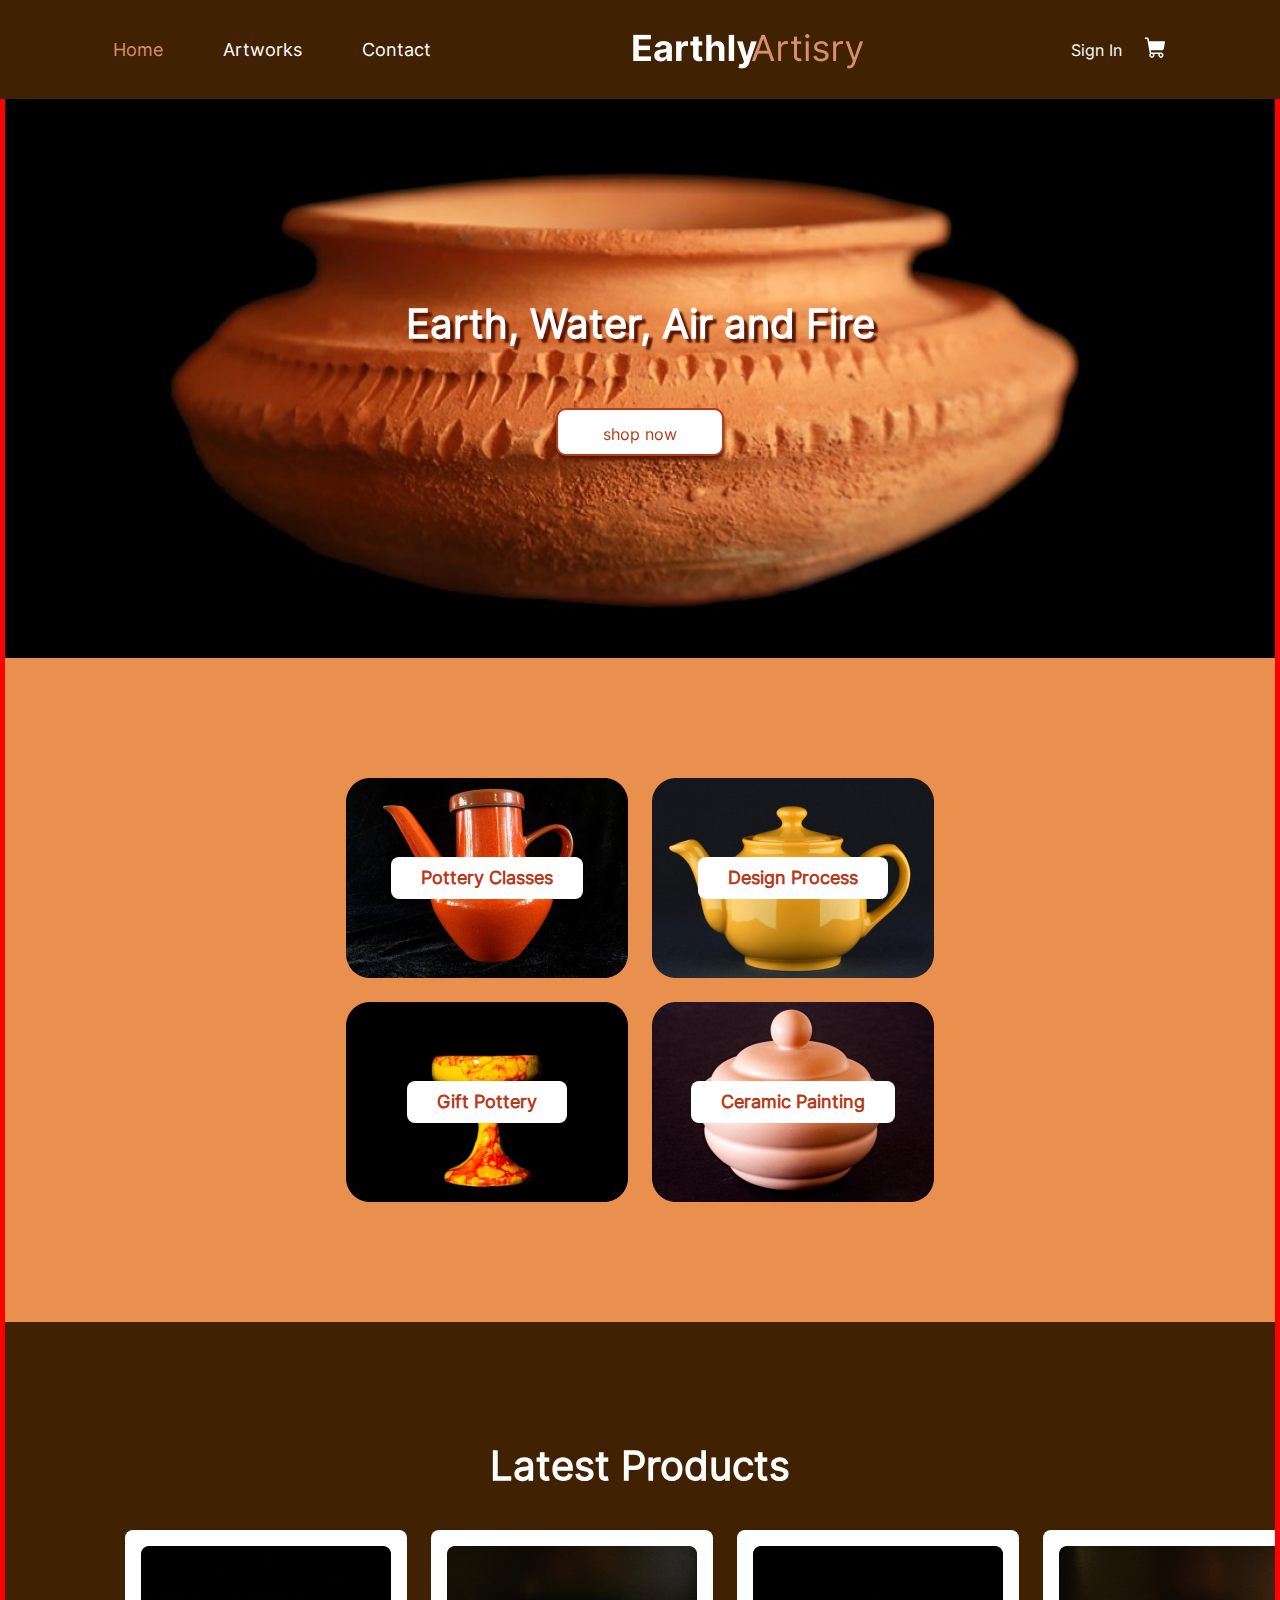
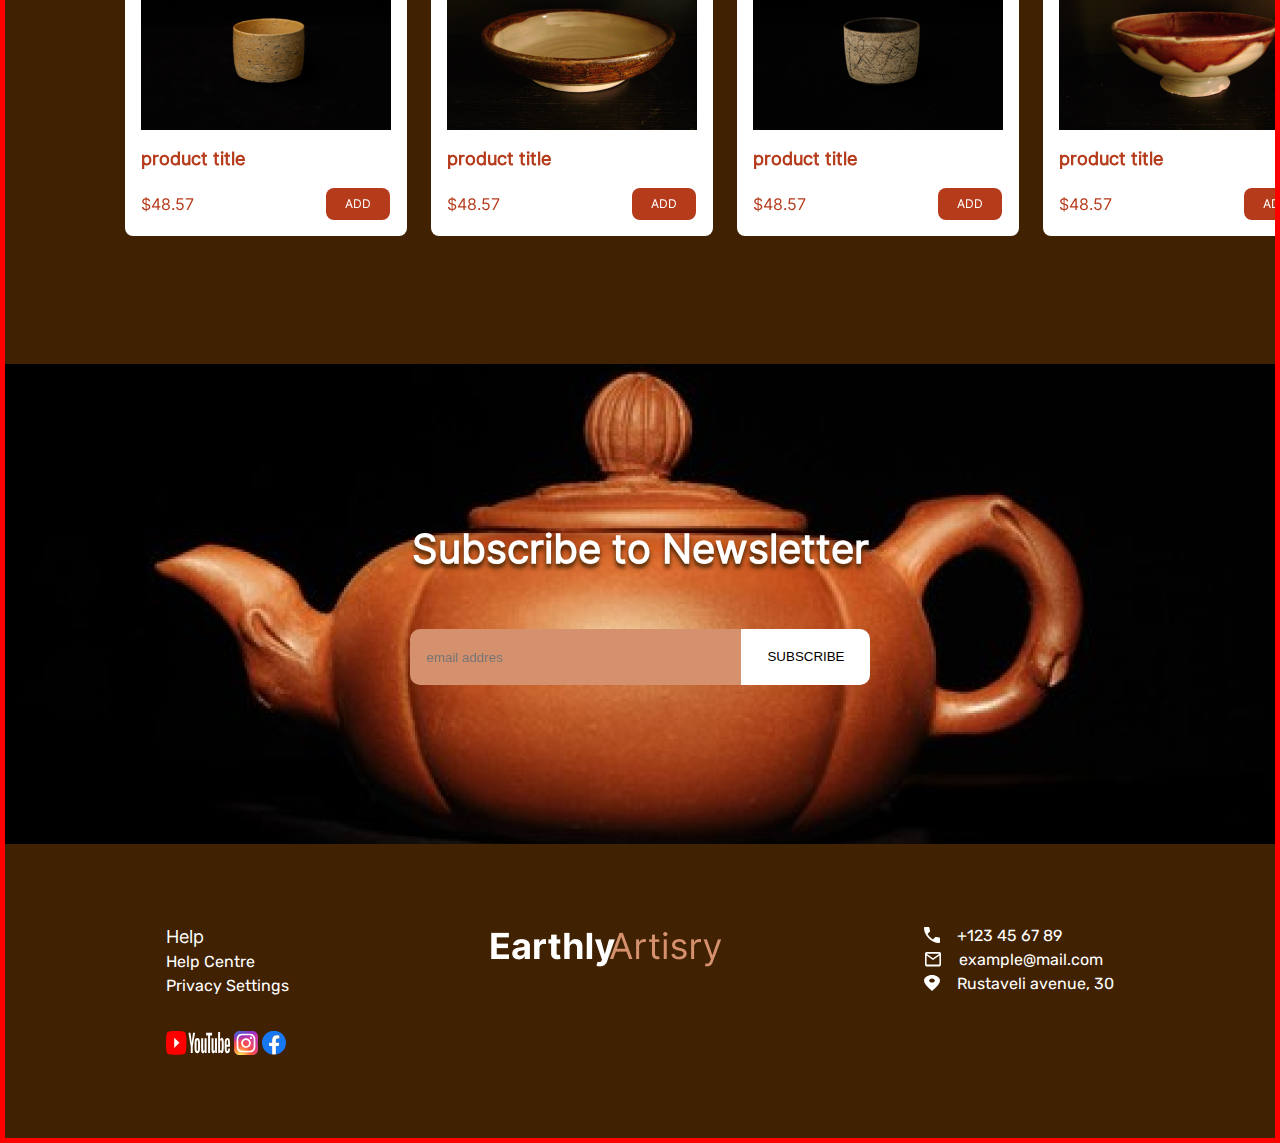
==== commit c41014c3: "later" ====
--- a/html/index.html
+++ b/html/index.html
@@ -44,7 +44,7 @@
     <section class="section1">
         <h3 class="section1_h">Earth, Water, Air and Fire</h3>
         <a href="">
-         <button class="section1_button">Shop Now</button>
+         <button class="section1_button">shop now</button>
         </a>
 
     </section>
@@ -151,6 +151,6 @@
     </div>
     </footer>
 </div>
-<script src="../javascript.js"></script>
+<script src="../script.js"></script>
 </body>
 </html>--- a/css/styleshit.css
+++ b/css/styleshit.css
@@ -0,0 +1,24 @@
+@font-face {
+    font-family: 'Inter';
+    src: url('../fonts/Inter-Regular.eot');
+    src: url('../fonts/Inter-Regular.eot?#iefix') format('embedded-opentype'),
+        url('../fonts/Inter-Regular.woff2') format('woff2'),
+        url('../fonts/Inter-Regular.woff') format('woff'),
+        url('../fonts/Inter-Regular.ttf') format('truetype'),
+        url('../fonts/Inter-Regular.svg#Inter-Regular') format('svg');
+    /* font-weight: normal;
+    font-style: normal;
+    font-display: swap; */
+}
+@font-face {
+    font-family: 'Rubik';
+    src: url('../fonts/Rubik-Regular.eot');
+    src: url('../fonts/Rubik-Regular.eot?#iefix') format('embedded-opentype'),
+        url('../fonts/Rubik-Regular.woff2') format('woff2'),
+        url('../fonts/Rubik-Regular.woff') format('woff'),
+        url('../fonts/Rubik-Regular.ttf') format('truetype'),
+        url('../fonts/Rubik-Regular.svg#Rubik-Regular') format('svg');
+    /* font-weight: normal;
+    font-style: normal;
+    font-display: swap; */
+}
--- a/css/style.css
+++ b/css/style.css
@@ -110,19 +110,19 @@
 }
 .section1_button{
     display: flex;
-width: 168px;
-height: 48px;
-padding: 12px 45px;
-border-radius: 10px;
-border: 2px solid #B53B1B;
-background: #FFF;
-box-shadow: 0px 4px 4px 0px #581504;
-color: #B53B1B;
-font-family: Inter;
-font-size: 16px;
-font-style: normal;
-font-weight: 400;
-line-height: 24px;
+    width: 168px;
+    height: 48px;
+    padding: 12px 45px;
+    border-radius: 10px;
+    border: 2px solid #B53B1B;
+    background: #FFF;
+    box-shadow: 0px 4px 4px 0px #581504;
+    color: #B53B1B;
+    font-family: Inter;
+    font-size: 16px;
+    font-style: normal;
+    font-weight: 400;
+    line-height: 24px;
 }
 .section1_button:hover{
     animation-delay: initial;
@@ -155,6 +155,7 @@
     border-radius: 24px;
 
 }
+
 .section2_div{
     display: flex;
     position: relative;
@@ -446,6 +447,12 @@
     flex-direction: column;
     
 }
+article{
+    display: flex;
+    justify-content: center;
+    align-items: center;
+    flex-direction: column;
+}
 .about_section2_main_div{
     display: flex;
     justify-content: center;
--- a/css/laptop.css
+++ b/css/laptop.css
@@ -14,6 +14,9 @@
     /* section3  */
     .section3{
         overflow-x: scroll;
+    }
+    .about_section2_div {
+        /* display: none; */
     }
     /* footer  */
     footer{
--- a/css/mobile.css
+++ b/css/mobile.css
@@ -11,7 +11,12 @@
 
 @media( max-width: 350px){
     header{
-        gap:15px ;
+        gap: 10px ;
+        padding: 0px;
+        width: 100%;
+    }
+    .section1{
+        margin-top: 50px;
     }
     .section1_h{
         font-size: 25px;
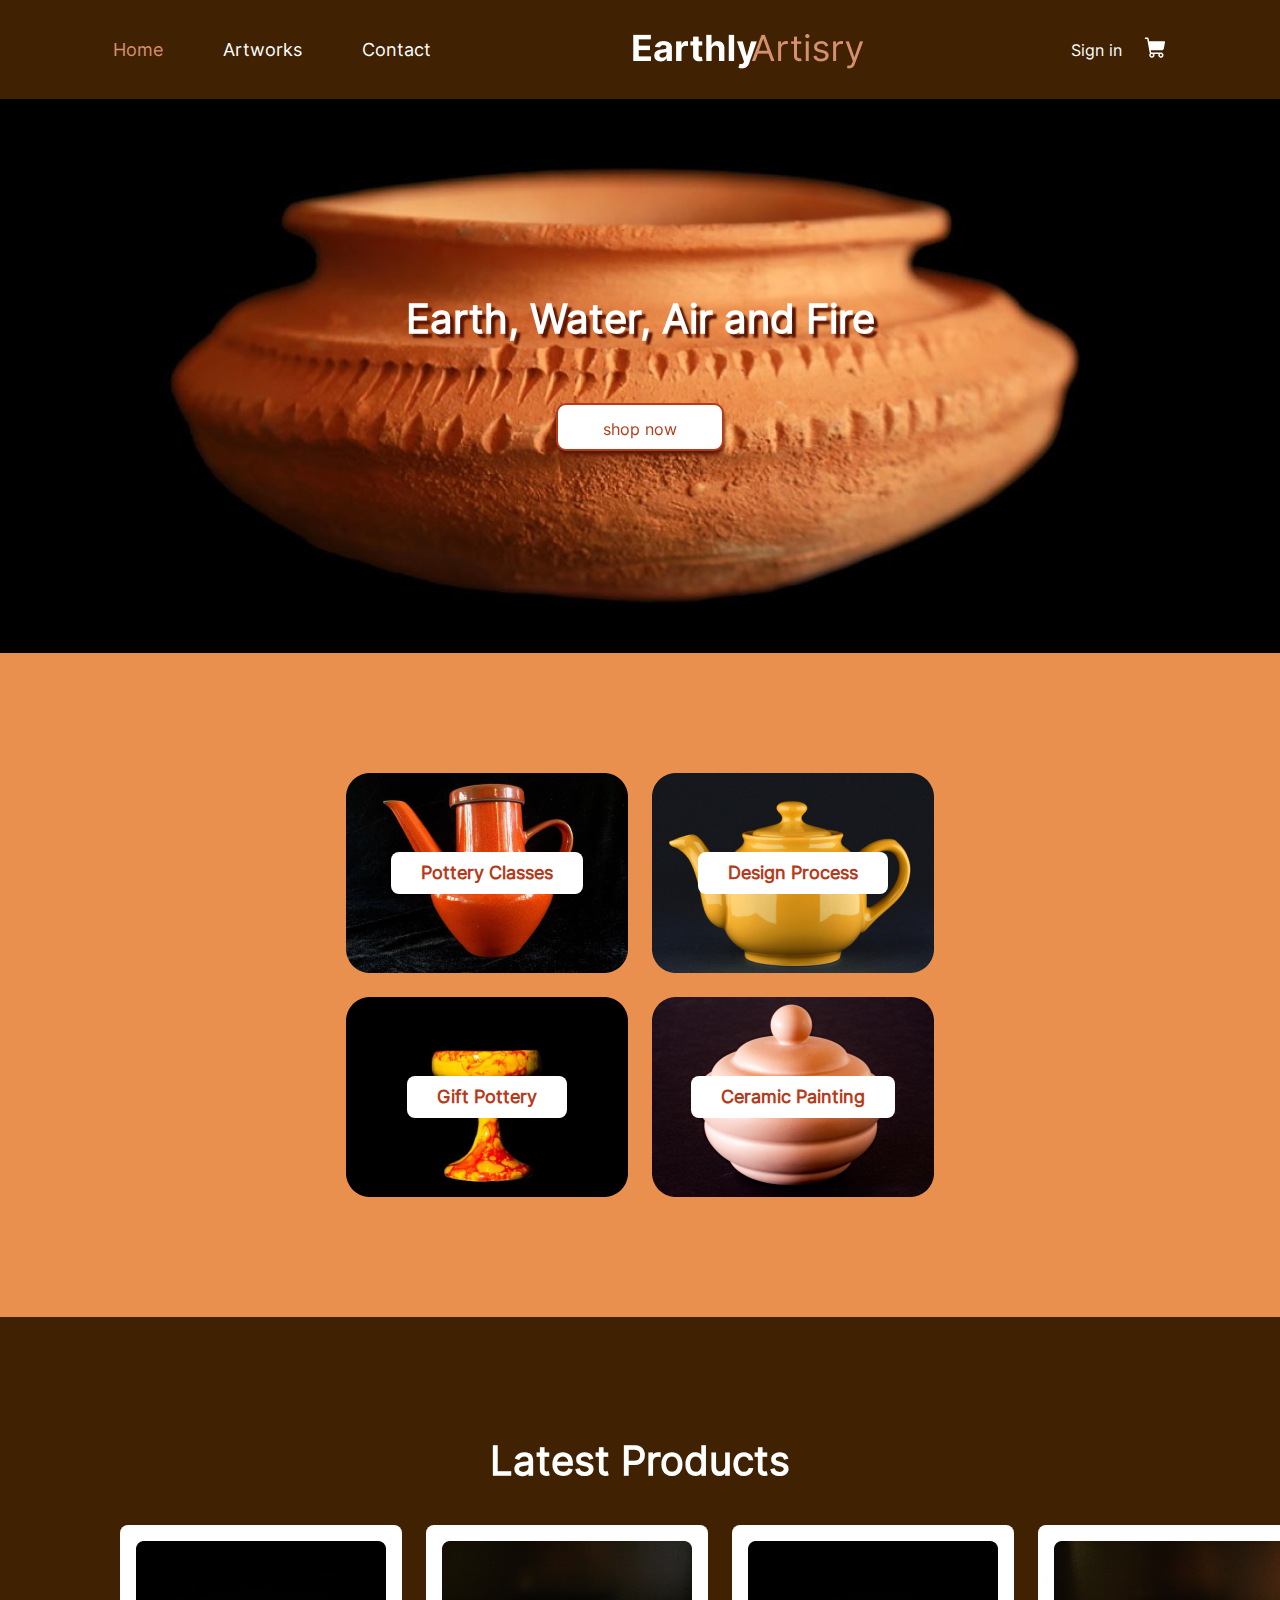
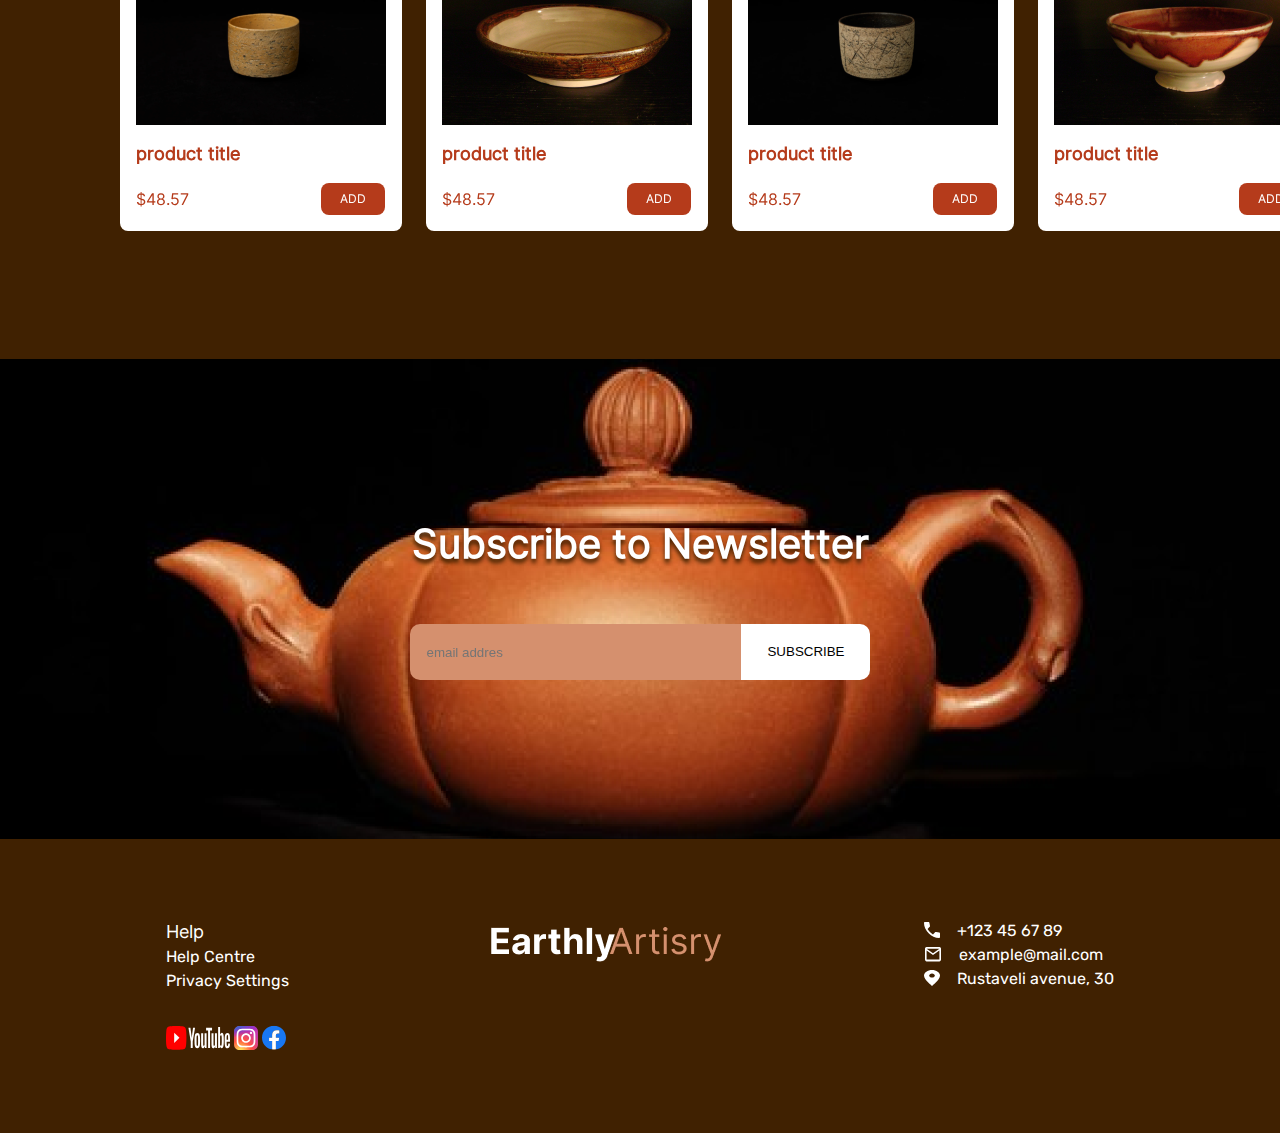
==== commit c35ca0ba: "end" ====
--- a/html/index.html
+++ b/html/index.html
@@ -32,7 +32,7 @@
                 <img class="header_main_logo1" src="../image/logo (1).png" alt="">
             </a>
             <div class="header_div">
-            <button class="header_button"> <a class="button_a" href="">Sign In</a></button>
+            <button class="header_button"> <a class="button_a" href="">Sign in</a></button>
             <a href="">
                 <img class="header_img"  src="../image/ph_shopping-cart-fill.svg" alt="">
             </a>
@@ -135,19 +135,20 @@
 </div>
     <img src="../image/logo.png" alt="">
     <div class="footer_button_div">
-        <figure class="footer_icon_figure "> 
-            <a href=""><img class="footer_img" src="../image/Frame 130.svg" alt=""></a>
+        <figure class="footer_icon_figure"> 
+            <a href="https://www.whatsapp.com/" target="_blank"><img class="footer_img" src="../image/Frame 130.svg" alt=""></a>
             <h5 class="footer_h5">+123 45 67  89</h5>
         </figure>
       
-      <figure class="footer_icon_figure text"> 
-        <a href=""> <img class="footer_img" src="../image/Frame 129.svg" alt=""></a>
+      <figure class="footer_icon_figure"> 
+        <a href="https://accounts.google.com/" target="_blank"> <img class="footer_img" src="../image/Frame 129.svg" alt=""></a>
         <h5 class="footer_h5">example@mail.com</h5>
     </figure>
-       <figure class="footer_icon_figure ">
-        <a href=""><img class="footer_img" src="../image/Frame 128.svg" alt=""></a>
+       <figure class="footer_icon_figure">
+        <a href="https://www.google.com/maps/place/30+%E1%83%A8%E1%83%9D%E1%83%97%E1%83%90+%E1%83%A0%E1%83%A3%E1%83%A1%E1%83%97%E1%83%90%E1%83%95%E1%83%94%E1%83%9A%E1%83%98%E1%83%A1+%E1%83%92%E1%83%90%E1%83%9B%E1%83%96%E1%83%98%E1%83%A0%E1%83%98,+%E1%83%97%E1%83%91%E1%83%98%E1%83%9A%E1%83%98%E1%83%A1%E1%83%98/@41.700856,44.7919997,17z/data=!3m1!4b1!4m6!3m5!1s0x40440cdd1af7ece7:0xa0647da208fff81e!8m2!3d41.700852!4d44.7945746!16s%2Fg%2F11g_7kst5?entry=ttu" target="_blank"><img class="footer_img" src="../image/Frame 128.svg" alt=""></a>
         <h5 class="footer_h5">Rustaveli avenue, 30</h5>
     </figure>
+
     </div>
     </footer>
 </div>
--- a/css/style.css
+++ b/css/style.css
@@ -2,7 +2,6 @@
     max-width: 1440px;
     width: 100%;
     margin: auto;
-    border: 5px solid red;
 }
 /* header  */
 header{
@@ -63,7 +62,7 @@
 .header_div{
     display: flex;
     align-items: center;
-    column-gap: 16px;
+    gap: 16px;
 }
 .header_button{
     border: none;
@@ -77,6 +76,7 @@
 font-style: normal;
 font-weight: 400;
 line-height: normal;
+
 }
 .button_a:hover{
      color: chartreuse;
@@ -385,6 +385,7 @@
     justify-content: center;
     flex-direction: column;
     row-gap: 47px;
+    background-position: center;
 
 }
 .about_section1_h{
@@ -448,7 +449,11 @@
     
 }
 article{
-    display: flex;
+    width: 100%;
+    padding: 120px;
+    background: #EA904F;
+    gap: 24px;
+    display: none;
     justify-content: center;
     align-items: center;
     flex-direction: column;
@@ -463,6 +468,7 @@
 .about_section2_divsection1{
     display: flex;
     column-gap: 24px;
+
 }
 .about_section2_div:hover{
     box-shadow: 7px 7px 7px blueviolet;
@@ -659,11 +665,16 @@
 line-height: 48px;
 display: flex;
 justify-content: center;
+animation-name: colorBg;
+Animation-duration:4s;
+transition-timing-function: ease-in;
+animation-iteration-count: infinite;
 }
 .main_contact_section2_div{
     display: flex;
     column-gap: 94px;
 }
+
 .contact_section2_icon_div{
 display: flex;
 flex-direction: column;
@@ -676,6 +687,10 @@
     column-gap: 14px;
     
 }
+.contact_section_img:hover{
+    box-shadow: 6px 6px 6px yellowgreen;
+    border-radius: 5px;
+}
 h6{
     color: #FFF;
 font-family: Inter;
--- a/css/laptop.css
+++ b/css/laptop.css
@@ -1,22 +1,27 @@
 @media( max-width: 1419px){
     /* header  */
     header{
+        width: 100%;
         gap:250px;
         padding: 26px 90px;
+    }
+    .about_section2_main_div{
+    column-gap: 391px;
+    }
+    article{
+        padding: 120px 32px;
     }
 }
 @media( max-width: 1340px){
     /* header  */
     header{
+        width: 100%;
         gap:200px;
         padding: 26px 32px;
     }
     /* section3  */
     .section3{
         overflow-x: scroll;
-    }
-    .about_section2_div {
-        /* display: none; */
     }
     /* footer  */
     footer{
@@ -25,10 +30,10 @@
     } 
 
     /* about */
-    .none_bacground{
+    .about_section2{
         display: none;
     }
-    .coloman_div{
+    article{
         display: flex;
         flex-direction: column;
     }
@@ -37,6 +42,7 @@
         padding: 120px 116px;
     }
 }
+
 
 @media( max-width: 1088px){
     /* header  */
@@ -61,12 +67,18 @@
     padding: 120px 24px;
    }
 
+
+}@media( max-width: 1022px){
+/* about section2  */
+.about_section2_main_div{
+    column-gap: 127px;
+    }
 }
 @media( max-width: 1003px){
     /* header  */
     header{
         gap: 80px;
-    }
+    } 
     /* footer  */
     footer{
         gap: 80px;
@@ -141,11 +153,20 @@
 .section3{
     padding:120px 32px ;
 }
+/*  about section 2  */
+.about_section2_div{
+    width: 336px;
+padding: 16px;
+}
+.about_section2_img{
+    width: 100%;
+height: 224px;
+}
+.about_section2_figure{
+    column-gap: 182px;
+}
+.about_section2_main_div{
+    column-gap: 100px;
+    }
 }
 
-@media( max-width: 758px){
-/* footer  */
-    footer{
-        gap: 59px;
-    }
-}
--- a/css/tablet.css
+++ b/css/tablet.css
@@ -1,3 +1,25 @@
+@media( max-width: 758px){
+    /* footer  */
+        footer{
+            gap: 59px;
+        }
+    
+    /* about section  */
+    article{
+        width: 100%;
+    }
+ }
+ @media( max-width: 731px){
+    .about_section2_h{
+    font-size: 16px;
+    line-height: 24px; 
+    }
+    .about_section2_divsection1{
+        flex-direction: column;
+        row-gap: 24px;
+    }
+
+ }
 @media( max-width: 707px){
     header{
         gap: 101px;
@@ -39,9 +61,23 @@
 padding: 19px 20px 18px 16px;
 
 }
+/* about section 1 */
+.about_section1{
+    width: 100%;
+    padding: 136px 36px;
+}
+ .about_section1_form{
+    width: 392px;
+    gap: 59px; 
+ }
+
+.about_section1_input{
+    width: 100%;
+    gap: 59px;
+}
 }
 @media( max-width: 600px){
-   
+    /* contactsection 1 */
     .contact_section1_div{
         width: 432px;
         height: 400px;
@@ -59,6 +95,11 @@
     .map{
         width: 100%;
         height: 320px;
+    }
+    /* abaut section 1  */
+    .about_section1_h{
+font-size: 32px;
+line-height: normal;
     }
 }
 
@@ -99,5 +140,15 @@
   }  
   .section4_button{
 padding: 16px 20px 16px 21px;
+  } 
+  /* about section 1  */
+  .about_section1{
+    margin-top: 80px;
+}
+/* about section 2  */
+  .number_ul_li_a{
+    width: 40px;
+    height: 40px;
   }
 }
+
--- a/css/mobile.css
+++ b/css/mobile.css
@@ -6,21 +6,41 @@
     .contact_section1_figure{
         flex-direction: column;
     }
+
+}
+@media( max-width: 415px){
+    .about_section1{
+        margin-top: 70px;
+    }
+    .about_section1_h{
+        font-size: 24px;
+        line-height: 24px;
+    }
+    .about_section1_form{
+        width: 100%;
+        gap: 10px;
+    }
+    .about_section1_button{
+        padding: 10px 20px 10px 20px;
+    }
+    
 }
 
 
 @media( max-width: 350px){
     header{
-        gap: 10px ;
-        padding: 0px;
+      gap: 5px;
         width: 100%;
     }
     .section1{
         margin-top: 50px;
     }
     .section1_h{
-        font-size: 25px;
-        line-height: 34px;
+        font-size: 18px;
+        line-height: 25px;
+    }
+    .section2{
+        padding: 0%;
     }
     .hover_img{
         width: 140px;
@@ -36,7 +56,34 @@
     }
     .section4_input{
         width: 180px;
+    } 
+    /* about section 1 */
+    .about_section2_main_div{
+        gap: 5px;
     }
+    .about_section2_button{
+        width: 100px;  
+    }
+    /* about section 2 */
+    .about_section2_div{
+     width: 100%;
+    }
+    article{
+        padding:120px 0px;
+    }
+    .about_section2_figure{
+        column-gap: 100px;
+
+    }
+    .about_section2_img{
+        width: 230px;
+        height: 180px;
+    }
+    .number_none{
+        display: none;
+    }
+    
+    /* contact section 1 */
     .contact_section1_div{
         width: 100%;
         height: 500px;
